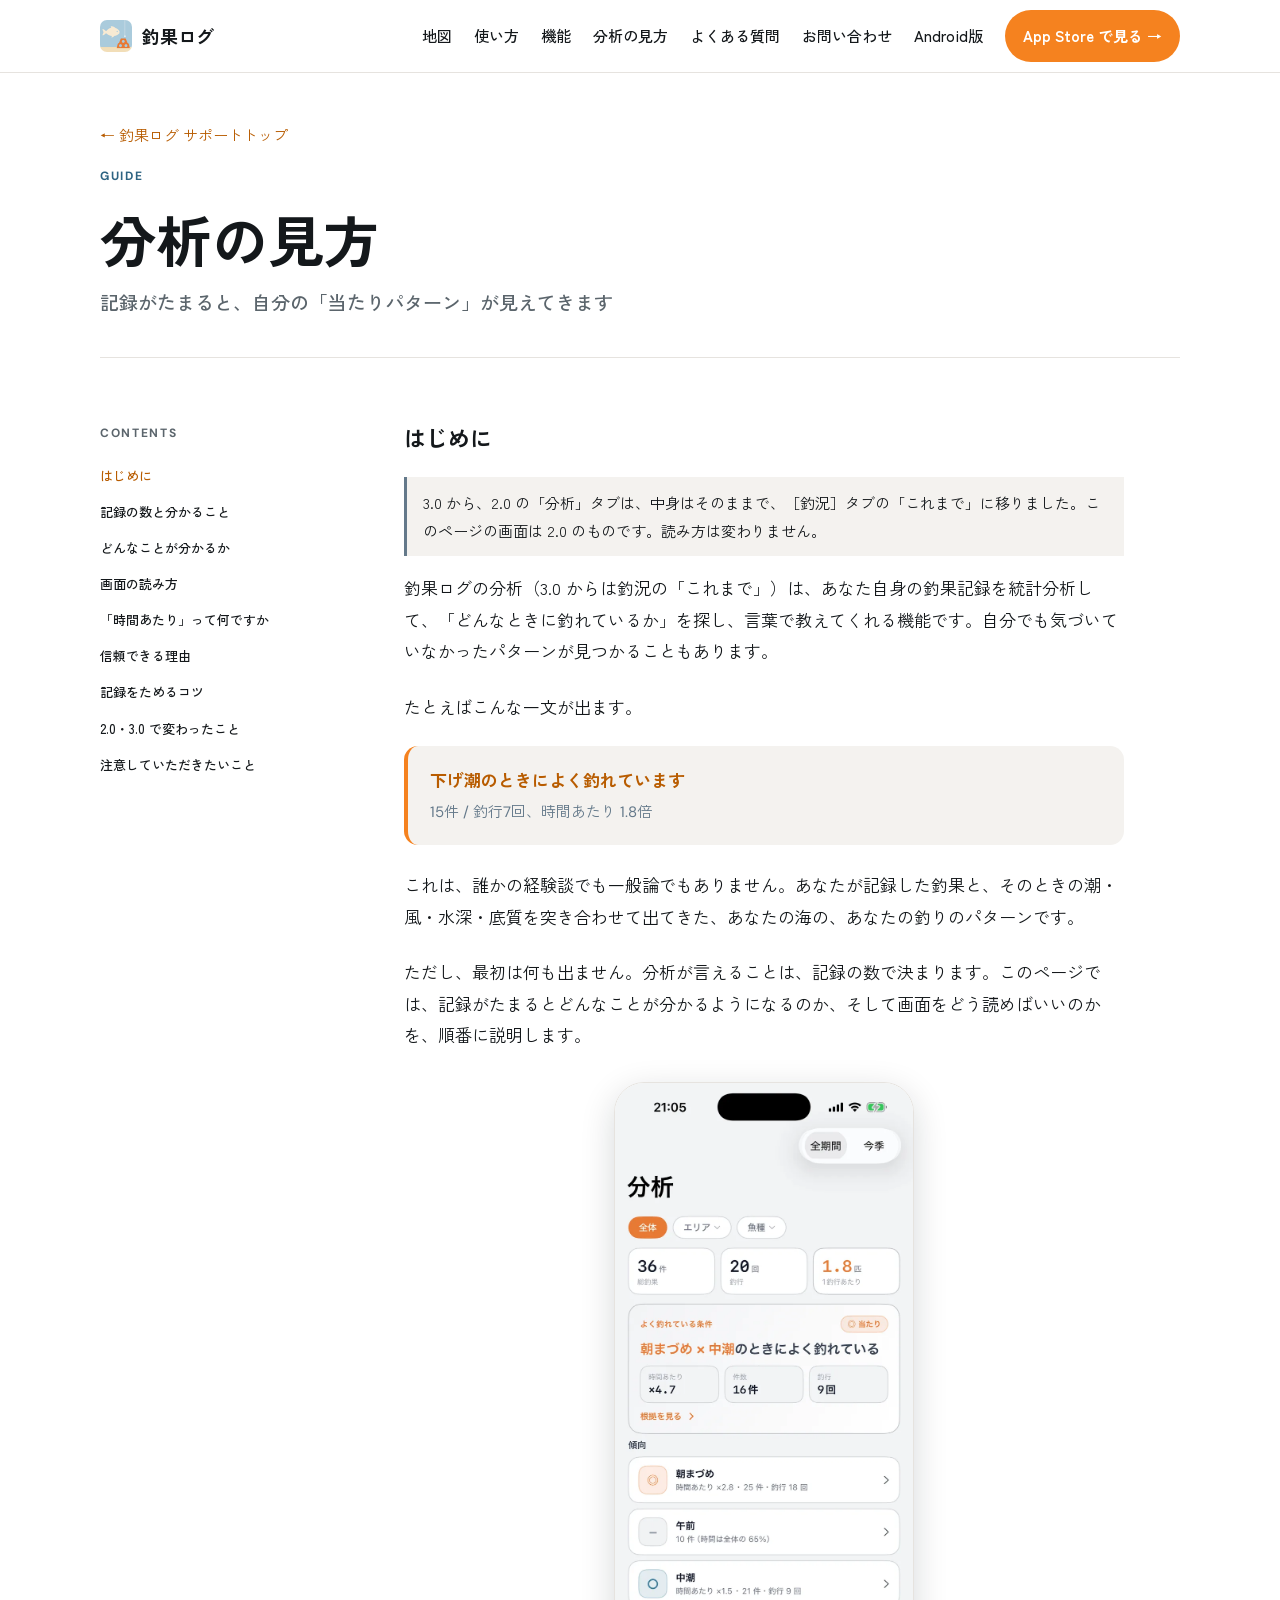
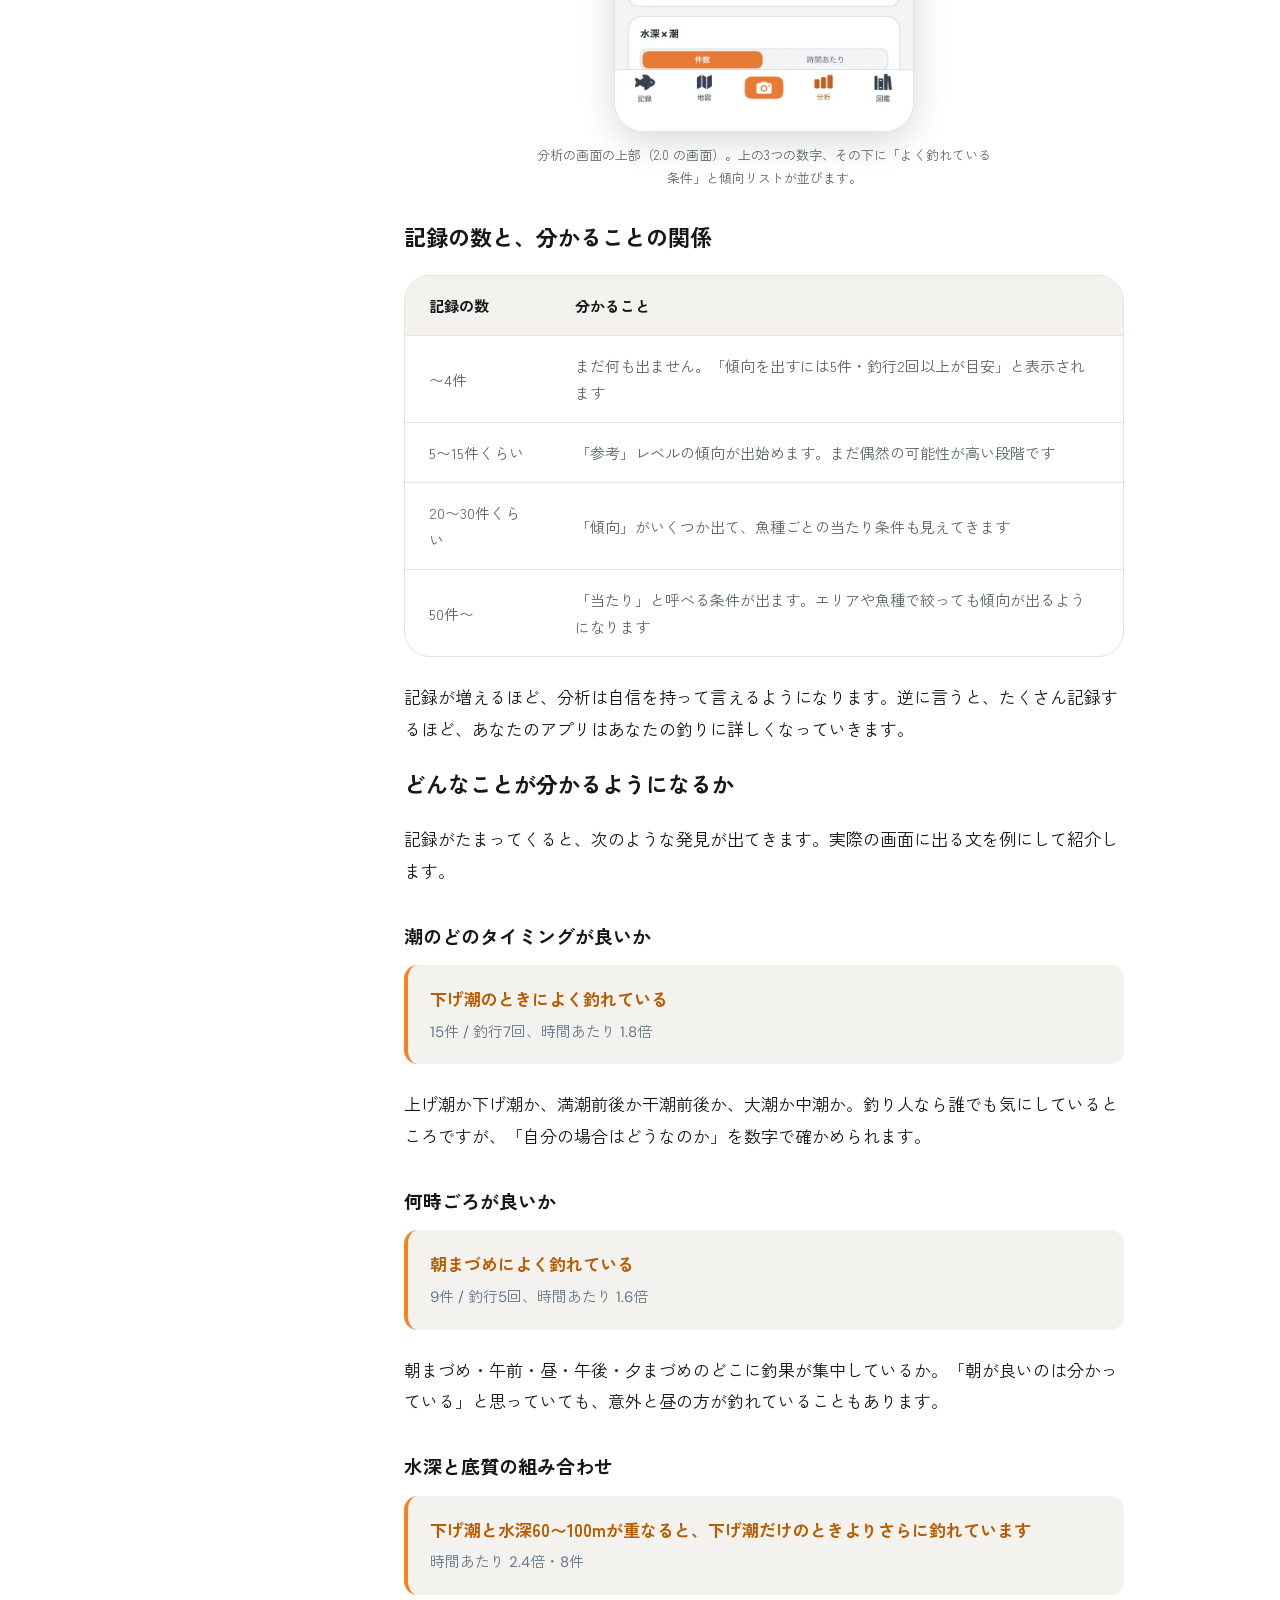
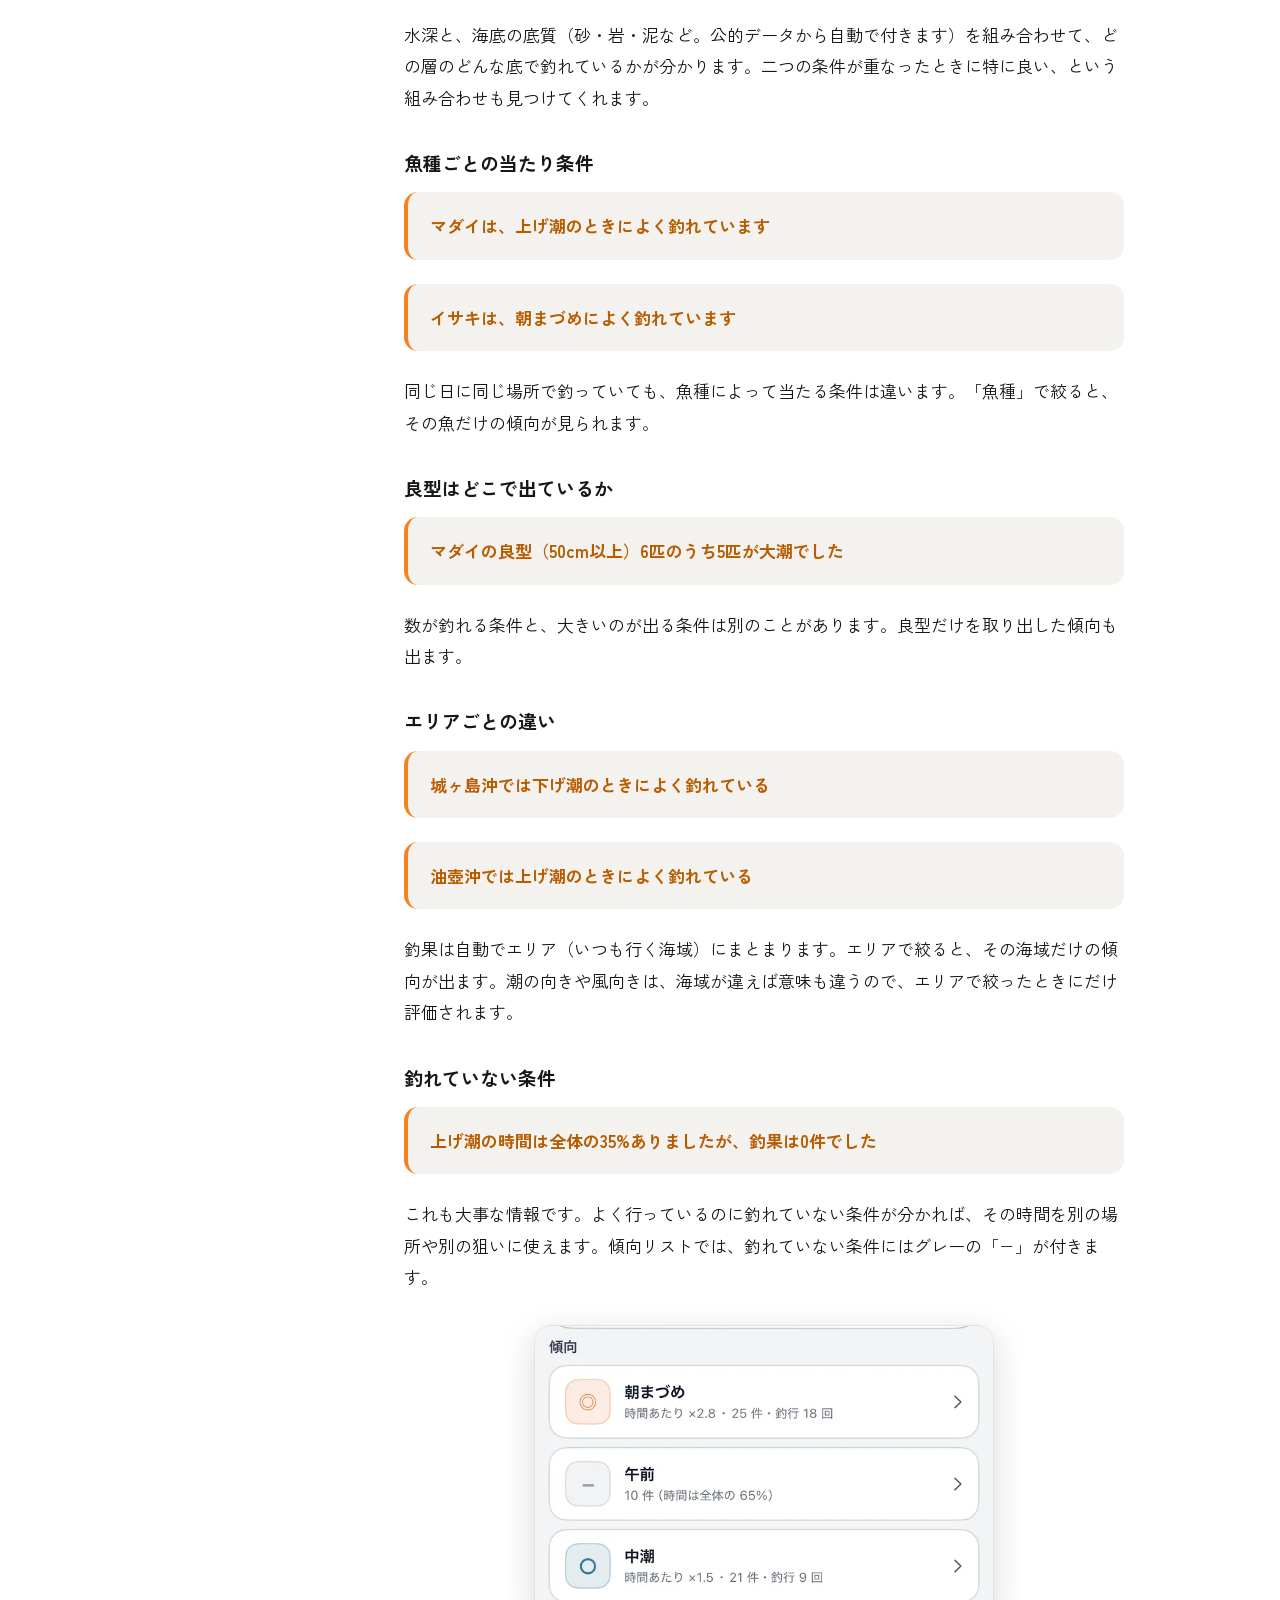
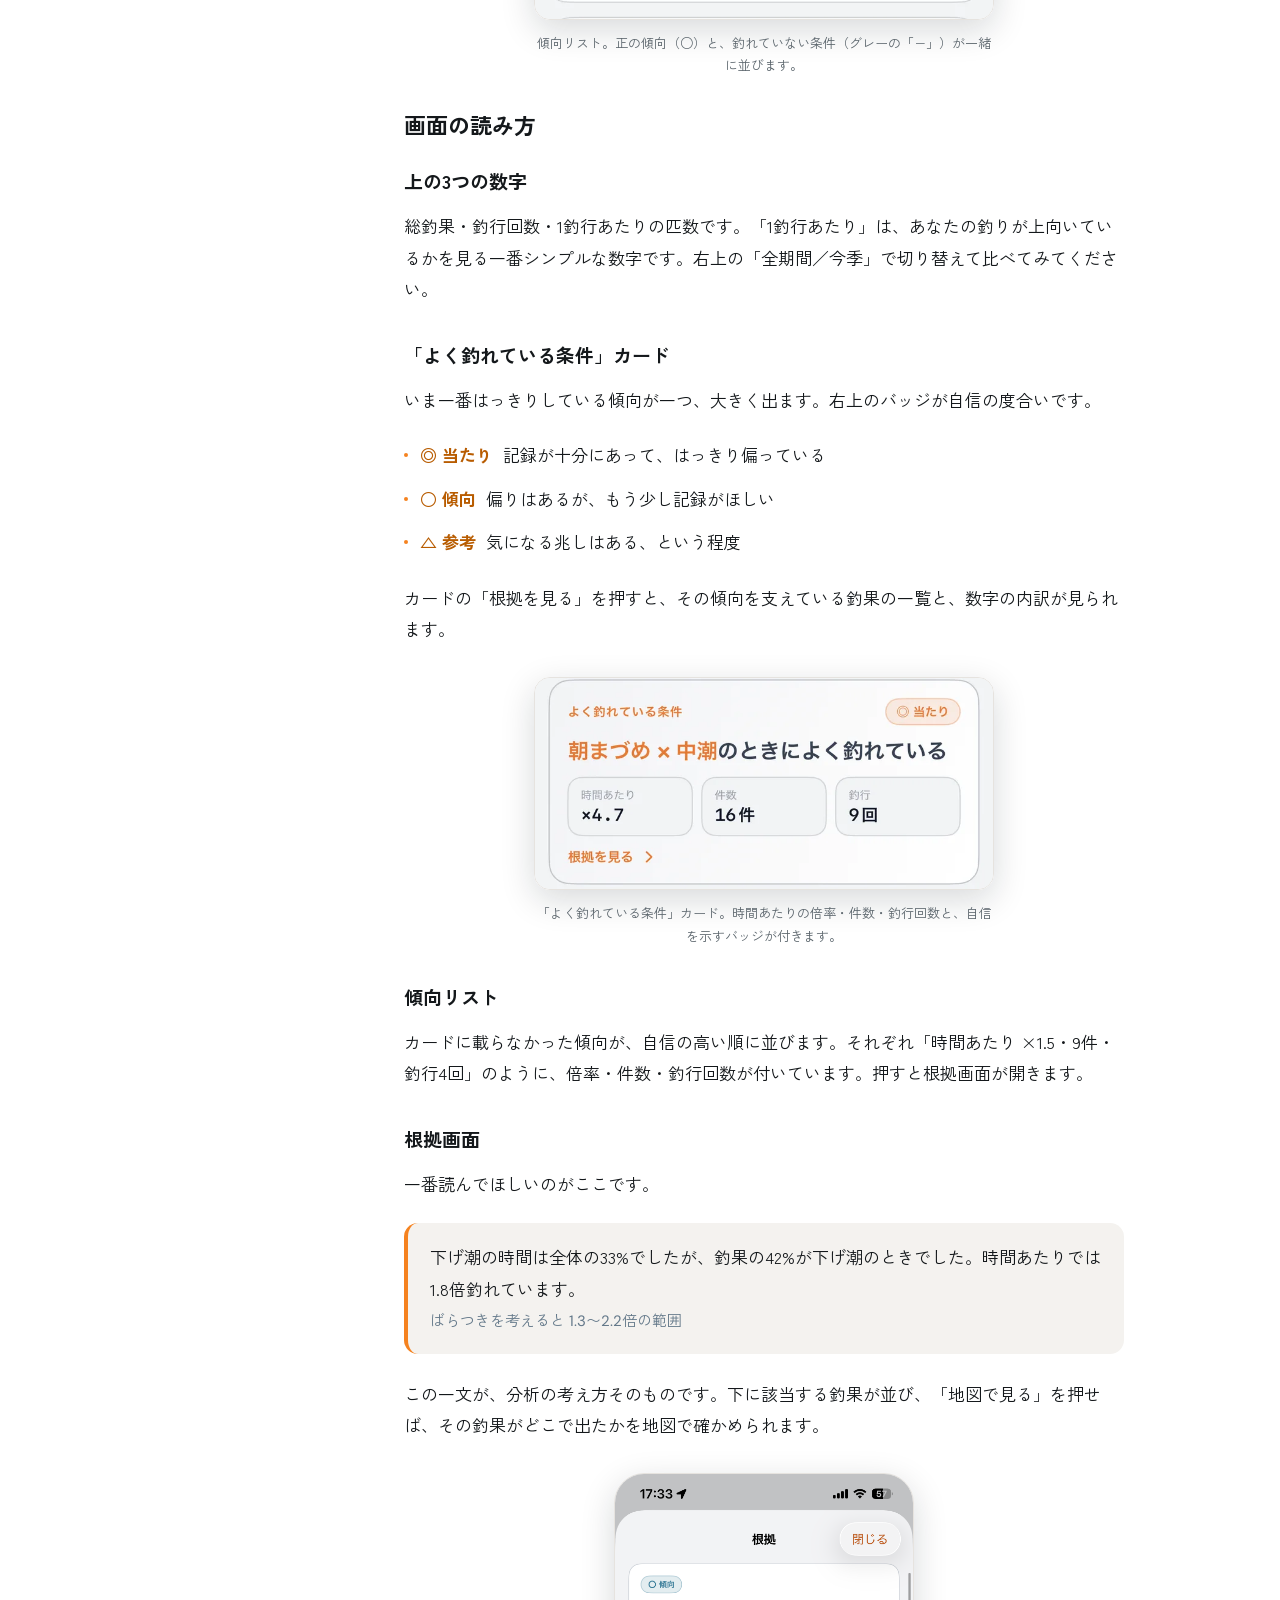
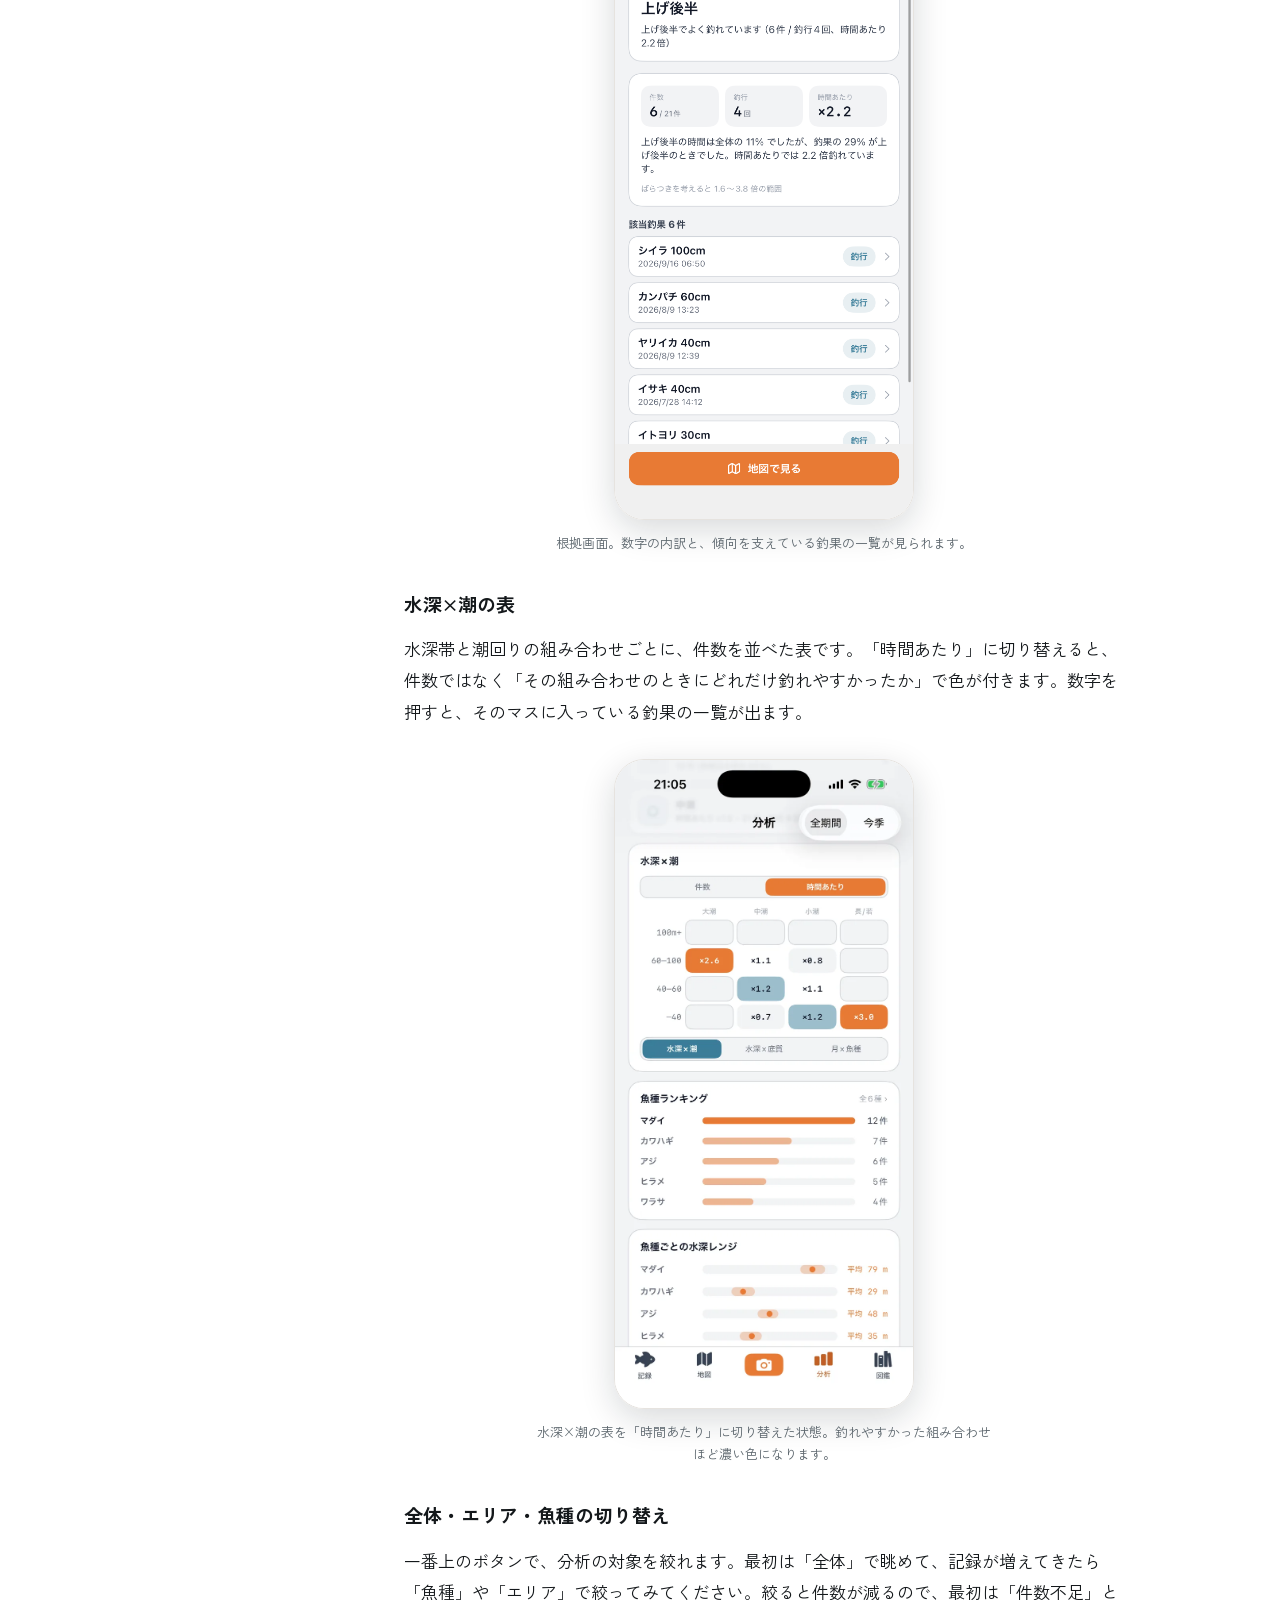
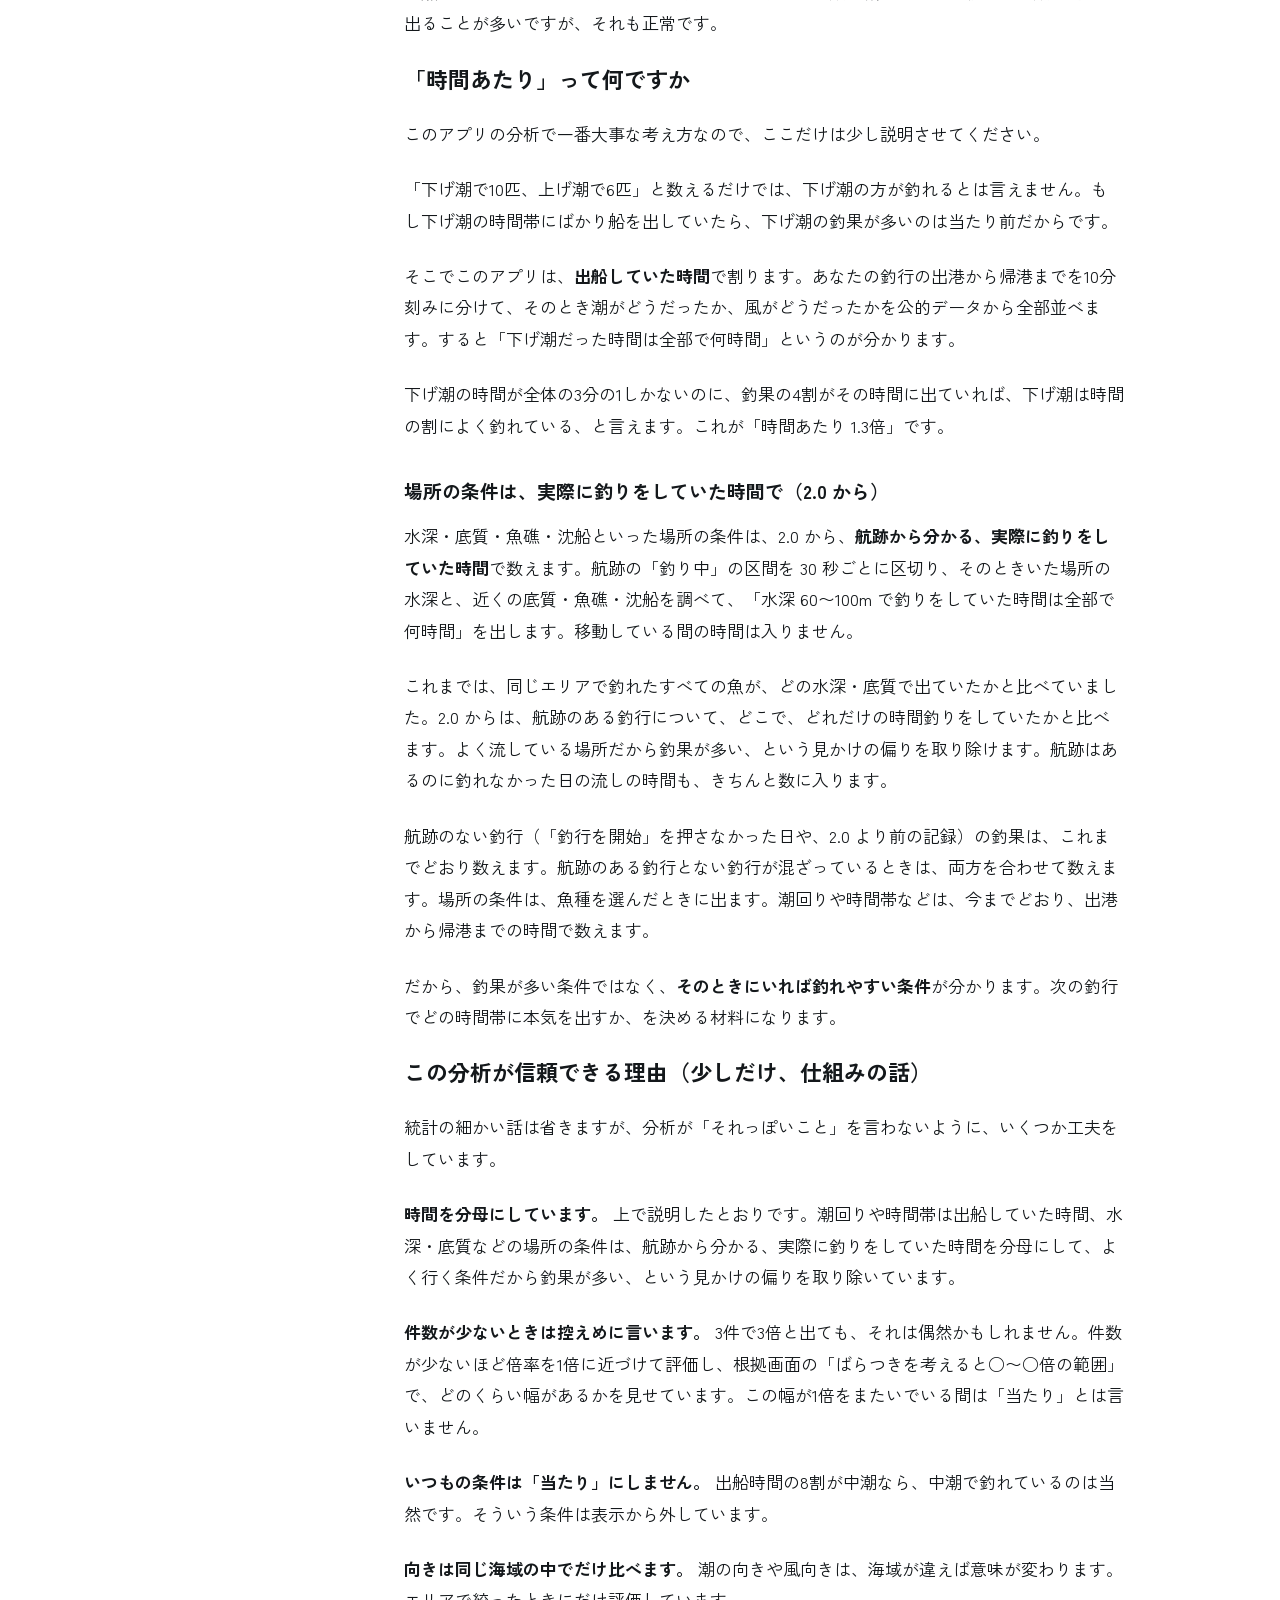
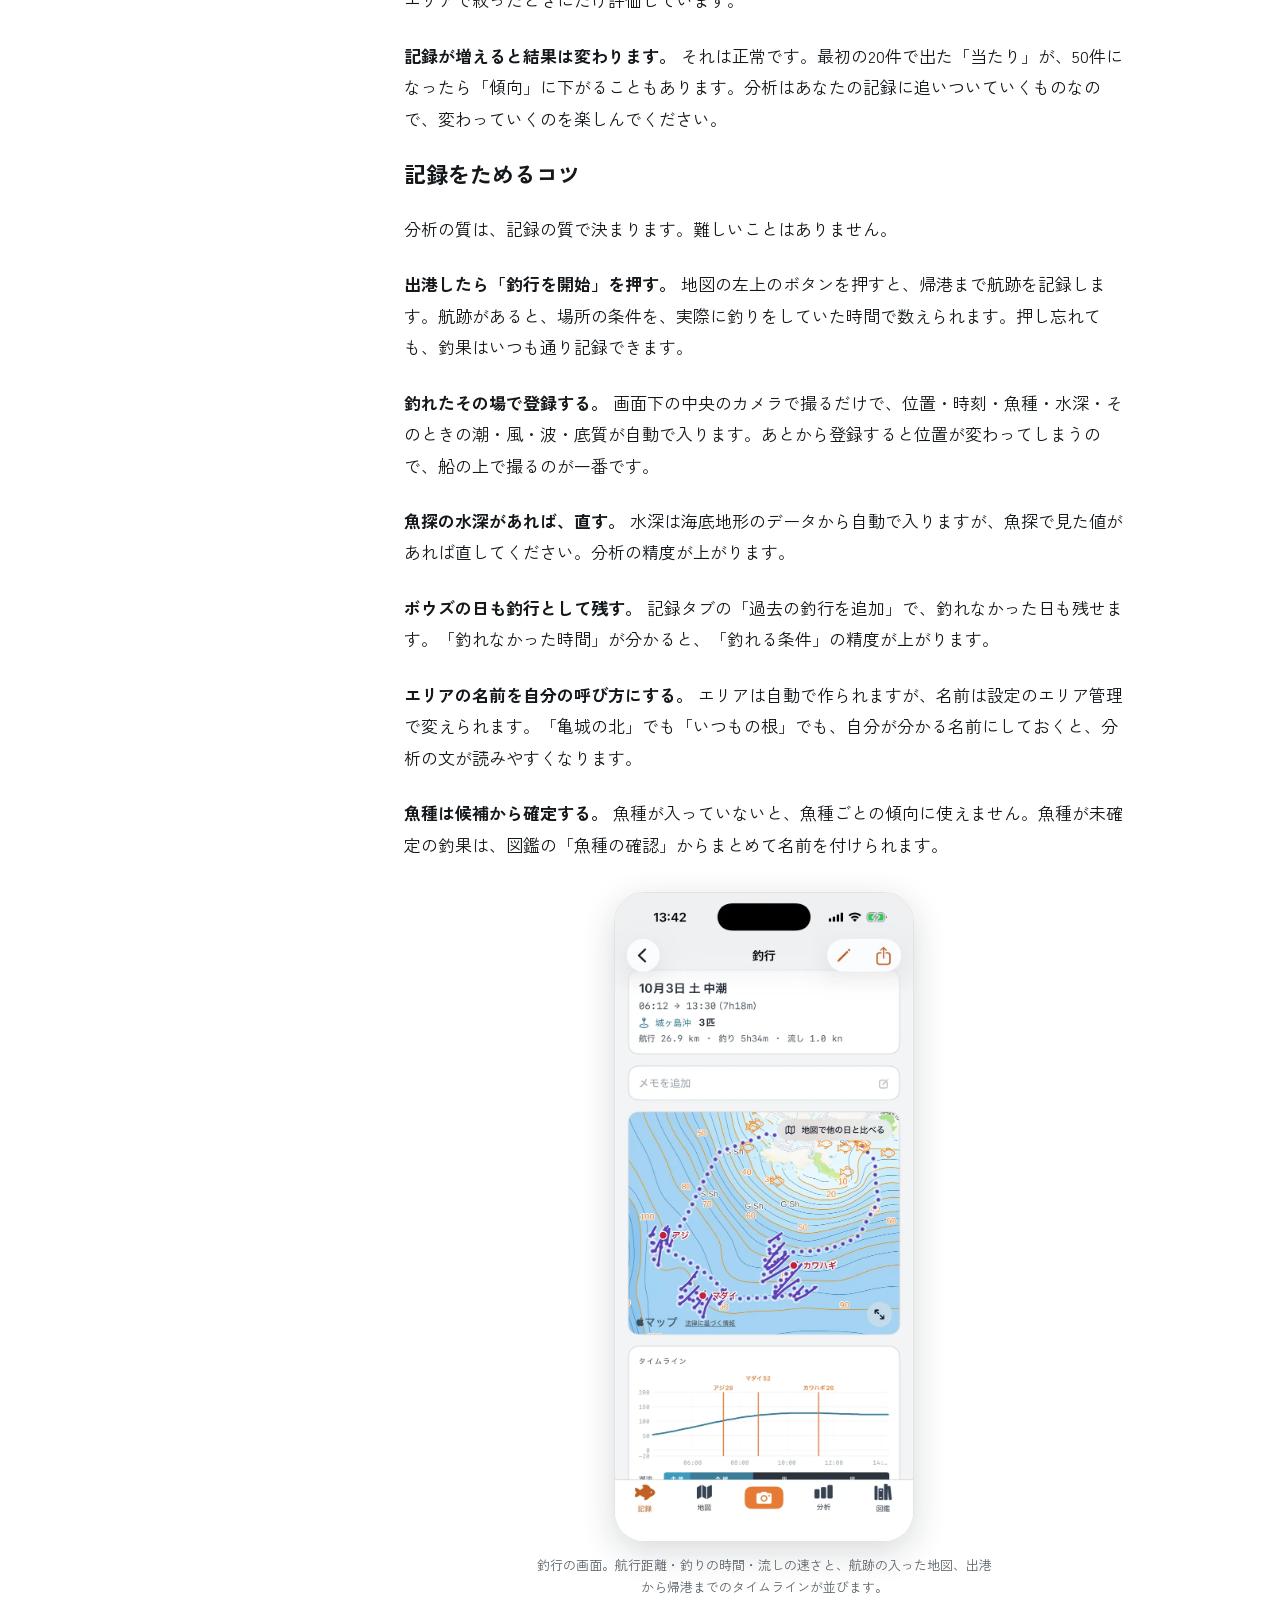
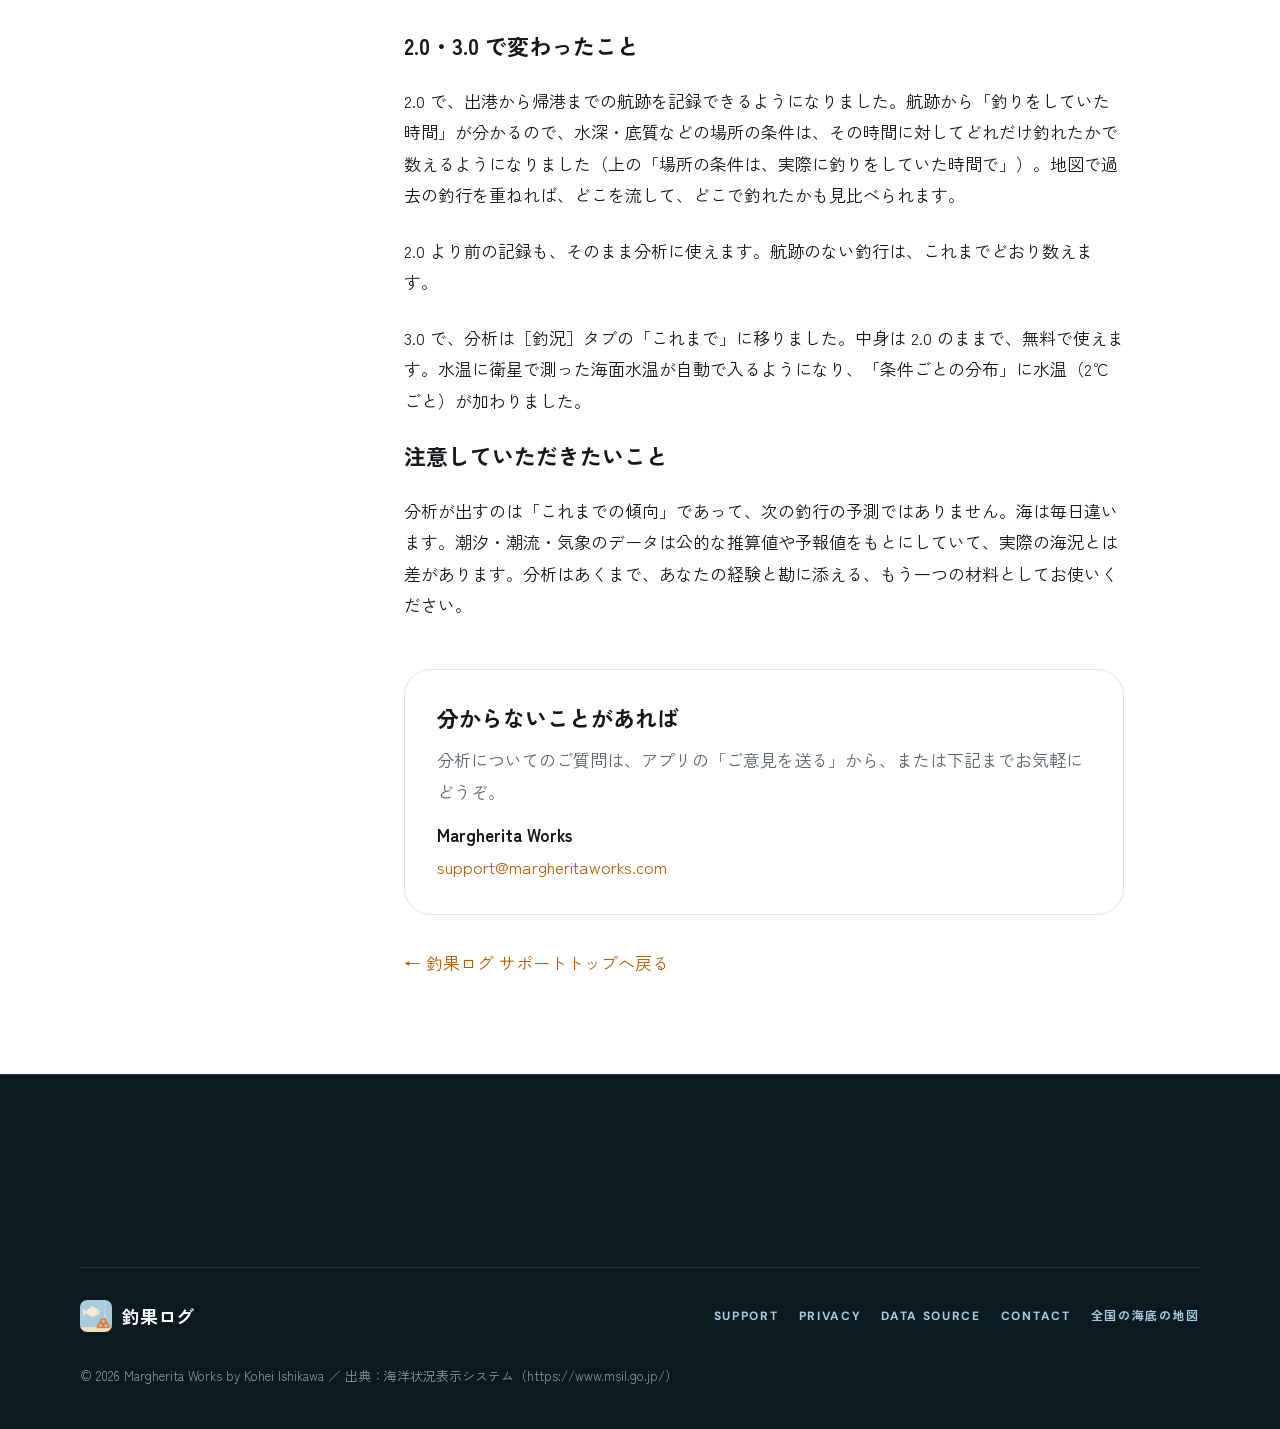
==== analysis/index.html @ f0615795 "プライバシーポリシーに 3.0 の節（AI・船宿の釣況・海面水温・取り込み）を足し、分析の見方に 3.0 の移動を入れ、ページの説明と og.png を 3.0 にする（使っていない素材は外す） Co" ====
<!DOCTYPE html>
<html lang="ja">
<head>
  <meta charset="utf-8" />
  <meta name="viewport" content="width=device-width, initial-scale=1" />
  <title>分析の見方｜釣果ログ</title>
  <meta name="description" content="釣果ログの分析（3.0 からは釣況の「これまで」）の読み方。記録がたまると、あなた自身の記録を統計分析して、下げ潮・朝まづめ・水深×底質など、自分の当たりパターンが「時間あたり」の倍率で見えてきます。" />
  <link rel="canonical" href="https://chokalog.margheritaworks.com/analysis/" />

  <!-- OGP -->
  <meta property="og:type"        content="article" />
  <meta property="og:url"         content="https://chokalog.margheritaworks.com/analysis/" />
  <meta property="og:title"       content="分析の見方｜釣果ログ" />
  <meta property="og:description" content="記録がたまると、あなた自身の当たりパターンが「時間あたり」の倍率で見えてきます。分析（3.0 からは釣況の「これまで」）の読み方を、実際の画面で解説します。" />
  <meta property="og:image"       content="https://chokalog.margheritaworks.com/assets/img/og.png" />
  <meta property="og:image:width" content="1200" />
  <meta property="og:image:height" content="630" />
  <meta property="og:locale"      content="ja_JP" />
  <meta property="og:site_name"   content="釣果ログ" />
  <meta name="twitter:card"        content="summary_large_image" />
  <meta name="twitter:image"       content="https://chokalog.margheritaworks.com/assets/img/og.png" />

  <!-- フォント -->
  <link rel="preconnect" href="https://fonts.googleapis.com" />
  <link rel="preconnect" href="https://fonts.gstatic.com" crossorigin />
  <link href="https://fonts.googleapis.com/css2?family=Zen+Kaku+Gothic+New:wght@400;500;700&family=DM+Sans:wght@400;500;700&display=swap" rel="stylesheet" />

  <!-- CSS -->
  <link rel="stylesheet" href="/assets/css/site.css" />

  <!-- 分析ページ専用の小さな追加スタイル（トークンはCSS変数のみ使用） -->
  <style>
    .guide-lead {
      font-size: var(--text-subheading);
      line-height: 1.85;
      color: var(--color-ink-muted);
      max-width: var(--col-max);
      margin: 0 0 24px;
    }
    /* アプリに出る一文の引用（インサイト風） */
    .insight-quote {
      background: var(--color-sand);
      border-left: 4px solid var(--color-fish-orange);
      border-radius: 14px;
      padding: 18px 22px;
      margin: 0 0 24px;
      font-size: var(--text-body);
      line-height: 1.85;
    }
    .insight-quote strong { color: var(--color-deep-orange); }
    .insight-quote .meta {
      display: block;
      margin-top: 4px;
      font-family: var(--font-num);
      font-size: var(--text-body-sm);
      color: var(--color-slate-tide);
      font-variant-numeric: tabular-nums;
    }
    /* スクリーンショット */
    .shot {
      margin: 32px 0;
      display: flex;
      flex-direction: column;
      align-items: center;
      gap: 12px;
    }
    .shot img {
      width: 100%;
      max-width: 300px;
      border-radius: 30px;
      border: 1px solid var(--color-hairline);
      box-shadow: 0 10px 34px rgba(11, 26, 33, .16);
      display: block;
    }
    .shot--wide img {
      max-width: 460px;
      border-radius: 16px;
    }
    .shot figcaption {
      font-size: var(--text-caption);
      color: var(--color-ink-muted);
      text-align: center;
      max-width: 460px;
      line-height: 1.7;
    }
    .badge-legend {
      display: flex;
      flex-direction: column;
      gap: 8px;
      margin: 0 0 24px;
      padding: 0;
      list-style: none;
    }
    .badge-legend li { display: flex; gap: 10px; align-items: baseline; font-size: var(--text-body); line-height: 1.8; }
    .badge-legend .b { font-weight: 700; color: var(--color-deep-orange); flex: 0 0 auto; }
  </style>

  <!-- 構造化データ -->
  <script type="application/ld+json">
  {
    "@context": "https://schema.org",
    "@graph": [
      {
        "@type": "BreadcrumbList",
        "itemListElement": [
          { "@type": "ListItem", "position": 1, "name": "ホーム", "item": "https://margheritaworks.com/" },
          { "@type": "ListItem", "position": 2, "name": "釣果ログ サポート", "item": "https://chokalog.margheritaworks.com/" },
          { "@type": "ListItem", "position": 3, "name": "分析の見方", "item": "https://chokalog.margheritaworks.com/analysis/" }
        ]
      },
      {
        "@type": "Article",
        "headline": "分析の見方 — 記録がたまると、自分の「当たりパターン」が見えてきます",
        "inLanguage": "ja",
        "author": { "@type": "Organization", "name": "Margherita Works" },
        "publisher": { "@type": "Organization", "name": "Margherita Works", "url": "https://margheritaworks.com/" },
        "mainEntityOfPage": "https://chokalog.margheritaworks.com/analysis/"
      }
    ]
  }
  </script>
</head>
<body>

<!-- ============ ヘッダー ============ -->
<header class="site-header" role="banner">
  <div class="site-header__inner">
    <a href="/" class="brand" aria-label="釣果ログ サポートトップへ">
      <img src="/assets/img/app-icon.png" alt="" width="32" height="32" class="brand__icon-img" aria-hidden="true" />
      <span class="brand__name">釣果ログ</span>
    </a>

    <nav class="site-header__nav" aria-label="メインナビゲーション">
      <a href="/#map"      class="nav-link">地図</a>
      <a href="/#howto"    class="nav-link">使い方</a>
      <a href="/#features" class="nav-link">機能</a>
      <a href="/analysis/" class="nav-link">分析の見方</a>
      <a href="/#faq"      class="nav-link">よくある質問</a>
      <a href="/#contact"  class="nav-link">お問い合わせ</a>
      <a href="/android/?src=header" class="nav-link">Android版</a>
      <a href="https://apps.apple.com/jp/app/id6808027589" class="btn-primary" aria-label="App Store でダウンロード">App Store で見る →</a>
    </nav>

    <details class="nav-toggle" aria-label="ナビゲーションを開く">
      <summary>☰ メニュー</summary>
      <nav class="nav-toggle__menu" aria-label="モバイルナビゲーション">
        <a href="/#map"      class="nav-link">地図</a>
        <a href="/#howto"    class="nav-link">使い方</a>
        <a href="/#features" class="nav-link">機能</a>
        <a href="/analysis/" class="nav-link">分析の見方</a>
        <a href="/#faq"      class="nav-link">よくある質問</a>
        <a href="/#contact"  class="nav-link">お問い合わせ</a>
        <a href="/android/?src=header" class="nav-link">Android版</a>
        <a href="https://apps.apple.com/jp/app/id6808027589" class="btn-primary">App Store で見る →</a>
      </nav>
    </details>
  </div>
</header>

<main id="main">
  <div class="container">

    <!-- ページヘッダー -->
    <div class="privacy-page-header" style="padding-top: 48px;">
      <p style="margin:0 0 16px; font-size:var(--text-body-sm);"><a href="/">← 釣果ログ サポートトップ</a></p>
      <span class="label label--blue" style="display:block; margin-bottom:16px;">GUIDE</span>
      <h1 style="margin:0 0 12px; font-size:var(--text-display); font-weight:700; line-height:1.28;"><span class="nw">分析の</span><span class="nw">見方</span></h1>
      <p style="margin:0; font-size:var(--text-subheading); font-weight:500; color:var(--color-ink-muted); line-height:1.6;">記録がたまると、自分の「当たりパターン」が見えてきます</p>
    </div>

    <!-- 本文レイアウト（デスクトップ: 2カラム） -->
    <div class="privacy-layout">

      <!-- sticky 目次（デスクトップ） -->
      <aside class="privacy-toc" aria-label="目次">
        <div class="privacy-toc__header">CONTENTS</div>
        <a href="#intro" class="active">はじめに</a>
        <a href="#counts">記録の数と分かること</a>
        <a href="#findings">どんなことが分かるか</a>
        <a href="#read">画面の読み方</a>
        <a href="#per-hour">「時間あたり」って何ですか</a>
        <a href="#why">信頼できる理由</a>
        <a href="#tips">記録をためるコツ</a>
        <a href="#future">2.0・3.0 で変わったこと</a>
        <a href="#notes">注意していただきたいこと</a>
      </aside>

      <!-- モバイル目次 -->
      <details class="privacy-toc-mobile" aria-label="目次">
        <summary>目次を表示</summary>
        <nav class="privacy-toc-mobile__links" aria-label="分析の見方 目次">
          <a href="#intro">はじめに</a>
          <a href="#counts">記録の数と分かること</a>
          <a href="#findings">どんなことが分かるか</a>
          <a href="#read">画面の読み方</a>
          <a href="#per-hour">「時間あたり」って何ですか</a>
          <a href="#why">信頼できる理由</a>
          <a href="#tips">記録をためるコツ</a>
          <a href="#future">2.0・3.0 で変わったこと</a>
          <a href="#notes">注意していただきたいこと</a>
        </nav>
      </details>

      <!-- 本文 -->
      <article class="privacy-body">

        <section id="intro" aria-labelledby="intro-h">
          <h2 id="intro-h"><span class="nw">はじめに</span></h2>
          <p class="note-line" style="margin-bottom:16px;">3.0 から、2.0 の「分析」タブは、中身はそのままで、［釣況］タブの「これまで」に移りました。このページの画面は 2.0 のものです。読み方は変わりません。</p>
          <p>釣果ログの分析（3.0 からは釣況の「これまで」）は、あなた自身の釣果記録を統計分析して、「どんなときに釣れているか」を探し、言葉で教えてくれる機能です。自分でも気づいていなかったパターンが見つかることもあります。</p>
          <p>たとえばこんな一文が出ます。</p>
          <div class="insight-quote">
            <strong>下げ潮のときによく釣れています</strong>
            <span class="meta">15件 / 釣行7回、時間あたり 1.8倍</span>
          </div>
          <p>これは、誰かの経験談でも一般論でもありません。あなたが記録した釣果と、そのときの潮・風・水深・底質を突き合わせて出てきた、あなたの海の、あなたの釣りのパターンです。</p>
          <p>ただし、最初は何も出ません。分析が言えることは、記録の数で決まります。このページでは、記録がたまるとどんなことが分かるようになるのか、そして画面をどう読めばいいのかを、順番に説明します。</p>

          <figure class="shot">
            <img src="/assets/img/2.0/analysis-top.webp" alt="分析タブの上部。総釣果 36 件・釣行 20 回・1 釣行あたり 1.8 匹、「よく釣れている条件」カード（朝まづめ × 中潮）、傾向リストが並ぶ" loading="lazy" width="300" />
            <figcaption>分析の画面の上部（2.0 の画面）。上の3つの数字、その下に「よく釣れている条件」と傾向リストが並びます。</figcaption>
          </figure>
        </section>

        <section id="counts" aria-labelledby="counts-h">
          <h2 id="counts-h"><span class="nw">記録の</span><span class="nw">数と、</span><span class="nw">分かることの</span><span class="nw">関係</span></h2>
          <table class="def-table" aria-label="記録の数と分かることの関係">
            <thead>
              <tr><th scope="col">記録の数</th><th scope="col">分かること</th></tr>
            </thead>
            <tbody>
              <tr><td>〜4件</td><td>まだ何も出ません。「傾向を出すには5件・釣行2回以上が目安」と表示されます</td></tr>
              <tr><td>5〜15件くらい</td><td>「参考」レベルの傾向が出始めます。まだ偶然の可能性が高い段階です</td></tr>
              <tr><td>20〜30件くらい</td><td>「傾向」がいくつか出て、魚種ごとの当たり条件も見えてきます</td></tr>
              <tr><td>50件〜</td><td>「当たり」と呼べる条件が出ます。エリアや魚種で絞っても傾向が出るようになります</td></tr>
            </tbody>
          </table>
          <p>記録が増えるほど、分析は自信を持って言えるようになります。逆に言うと、たくさん記録するほど、あなたのアプリはあなたの釣りに詳しくなっていきます。</p>
        </section>

        <section id="findings" aria-labelledby="findings-h">
          <h2 id="findings-h"><span class="nw">どんなことが</span><span class="nw">分かるようになるか</span></h2>
          <p>記録がたまってくると、次のような発見が出てきます。実際の画面に出る文を例にして紹介します。</p>

          <h3 style="font-size:var(--text-subheading); font-weight:700; margin:32px 0 12px;"><span class="nw">潮のどの</span><span class="nw">タイミングが</span><span class="nw">良いか</span></h3>
          <div class="insight-quote"><strong>下げ潮のときによく釣れている</strong><span class="meta">15件 / 釣行7回、時間あたり 1.8倍</span></div>
          <p>上げ潮か下げ潮か、満潮前後か干潮前後か、大潮か中潮か。釣り人なら誰でも気にしているところですが、「自分の場合はどうなのか」を数字で確かめられます。</p>

          <h3 style="font-size:var(--text-subheading); font-weight:700; margin:32px 0 12px;"><span class="nw">何時ごろが</span><span class="nw">良いか</span></h3>
          <div class="insight-quote"><strong>朝まづめによく釣れている</strong><span class="meta">9件 / 釣行5回、時間あたり 1.6倍</span></div>
          <p>朝まづめ・午前・昼・午後・夕まづめのどこに釣果が集中しているか。「朝が良いのは分かっている」と思っていても、意外と昼の方が釣れていることもあります。</p>

          <h3 style="font-size:var(--text-subheading); font-weight:700; margin:32px 0 12px;"><span class="nw">水深と</span><span class="nw">底質の</span><span class="nw">組み</span><span class="nw">合わせ</span></h3>
          <div class="insight-quote"><strong>下げ潮と水深60〜100mが重なると、下げ潮だけのときよりさらに釣れています</strong><span class="meta">時間あたり 2.4倍・8件</span></div>
          <p>水深と、海底の底質（砂・岩・泥など。公的データから自動で付きます）を組み合わせて、どの層のどんな底で釣れているかが分かります。二つの条件が重なったときに特に良い、という組み合わせも見つけてくれます。</p>

          <h3 style="font-size:var(--text-subheading); font-weight:700; margin:32px 0 12px;"><span class="nw">魚種ごとの</span><span class="nw">当たり</span><span class="nw">条件</span></h3>
          <div class="insight-quote"><strong>マダイは、上げ潮のときによく釣れています</strong></div>
          <div class="insight-quote"><strong>イサキは、朝まづめによく釣れています</strong></div>
          <p>同じ日に同じ場所で釣っていても、魚種によって当たる条件は違います。「魚種」で絞ると、その魚だけの傾向が見られます。</p>

          <h3 style="font-size:var(--text-subheading); font-weight:700; margin:32px 0 12px;"><span class="nw">良型はどこで</span><span class="nw">出ているか</span></h3>
          <div class="insight-quote"><strong>マダイの良型（50cm以上）6匹のうち5匹が大潮でした</strong></div>
          <p>数が釣れる条件と、大きいのが出る条件は別のことがあります。良型だけを取り出した傾向も出ます。</p>

          <h3 style="font-size:var(--text-subheading); font-weight:700; margin:32px 0 12px;"><span class="nw">エリアごとの</span><span class="nw">違い</span></h3>
          <div class="insight-quote"><strong>城ヶ島沖では下げ潮のときによく釣れている</strong></div>
          <div class="insight-quote"><strong>油壺沖では上げ潮のときによく釣れている</strong></div>
          <p>釣果は自動でエリア（いつも行く海域）にまとまります。エリアで絞ると、その海域だけの傾向が出ます。潮の向きや風向きは、海域が違えば意味も違うので、エリアで絞ったときにだけ評価されます。</p>

          <h3 style="font-size:var(--text-subheading); font-weight:700; margin:32px 0 12px;"><span class="nw">釣れていない</span><span class="nw">条件</span></h3>
          <div class="insight-quote"><strong>上げ潮の時間は全体の35%ありましたが、釣果は0件でした</strong></div>
          <p>これも大事な情報です。よく行っているのに釣れていない条件が分かれば、その時間を別の場所や別の狙いに使えます。傾向リストでは、釣れていない条件にはグレーの「−」が付きます。</p>

          <figure class="shot shot--wide">
            <img src="/assets/img/2.0/analysis-trends.webp" alt="傾向リスト。朝まづめと中潮に○、午前に釣れていない条件を示すグレーの「−」が付いている" loading="lazy" width="460" />
            <figcaption>傾向リスト。正の傾向（○）と、釣れていない条件（グレーの「−」）が一緒に並びます。</figcaption>
          </figure>
        </section>

        <section id="read" aria-labelledby="read-h">
          <h2 id="read-h"><span class="nw">画面の</span><span class="nw">読み</span><span class="nw">方</span></h2>

          <h3 style="font-size:var(--text-subheading); font-weight:700; margin:8px 0 12px;"><span class="nw">上の</span><span class="nw">3つの</span><span class="nw">数字</span></h3>
          <p>総釣果・釣行回数・1釣行あたりの匹数です。「1釣行あたり」は、あなたの釣りが上向いているかを見る一番シンプルな数字です。右上の「全期間／今季」で切り替えて比べてみてください。</p>

          <h3 style="font-size:var(--text-subheading); font-weight:700; margin:32px 0 12px;"><span class="nw">「よく</span><span class="nw">釣れている</span><span class="nw">条件」カード</span></h3>
          <p>いま一番はっきりしている傾向が一つ、大きく出ます。右上のバッジが自信の度合いです。</p>
          <ul class="badge-legend">
            <li><span class="b">◎ 当たり</span><span>記録が十分にあって、はっきり偏っている</span></li>
            <li><span class="b">○ 傾向</span><span>偏りはあるが、もう少し記録がほしい</span></li>
            <li><span class="b">△ 参考</span><span>気になる兆しはある、という程度</span></li>
          </ul>
          <p>カードの「根拠を見る」を押すと、その傾向を支えている釣果の一覧と、数字の内訳が見られます。</p>

          <figure class="shot shot--wide">
            <img src="/assets/img/2.0/analysis-card.webp" alt="「よく釣れている条件」カードの拡大。朝まづめ × 中潮のときによく釣れている、時間あたり ×4.7・16 件・釣行 9 回、右上に当たりのバッジ" loading="lazy" width="460" />
            <figcaption>「よく釣れている条件」カード。時間あたりの倍率・件数・釣行回数と、自信を示すバッジが付きます。</figcaption>
          </figure>

          <h3 style="font-size:var(--text-subheading); font-weight:700; margin:32px 0 12px;"><span class="nw">傾向リスト</span></h3>
          <p>カードに載らなかった傾向が、自信の高い順に並びます。それぞれ「時間あたり ×1.5・9件・釣行4回」のように、倍率・件数・釣行回数が付いています。押すと根拠画面が開きます。</p>

          <h3 style="font-size:var(--text-subheading); font-weight:700; margin:32px 0 12px;"><span class="nw">根拠画面</span></h3>
          <p>一番読んでほしいのがここです。</p>
          <div class="insight-quote">
            下げ潮の時間は全体の33%でしたが、釣果の42%が下げ潮のときでした。時間あたりでは1.8倍釣れています。
            <span class="meta">ばらつきを考えると 1.3〜2.2倍の範囲</span>
          </div>
          <p>この一文が、分析の考え方そのものです。下に該当する釣果が並び、「地図で見る」を押せば、その釣果がどこで出たかを地図で確かめられます。</p>

          <figure class="shot">
            <img src="/assets/img/analysis-evidence.png" alt="根拠画面。件数・釣行回数・時間あたりの倍率と、その下に説明の一文、該当する釣果の一覧、地図で見るボタン" loading="lazy" width="300" />
            <figcaption>根拠画面。数字の内訳と、傾向を支えている釣果の一覧が見られます。</figcaption>
          </figure>

          <h3 style="font-size:var(--text-subheading); font-weight:700; margin:32px 0 12px;"><span class="nw">水深×潮の</span><span class="nw">表</span></h3>
          <p>水深帯と潮回りの組み合わせごとに、件数を並べた表です。「時間あたり」に切り替えると、件数ではなく「その組み合わせのときにどれだけ釣れやすかったか」で色が付きます。数字を押すと、そのマスに入っている釣果の一覧が出ます。</p>

          <figure class="shot">
            <img src="/assets/img/2.0/analysis-matrix.webp" alt="水深×潮のマトリクスを「時間あたり」に切り替えた状態。各マスに ×2.6 や ×3.0 などの倍率が色付きで並ぶ" loading="lazy" width="300" />
            <figcaption>水深×潮の表を「時間あたり」に切り替えた状態。釣れやすかった組み合わせほど濃い色になります。</figcaption>
          </figure>

          <h3 style="font-size:var(--text-subheading); font-weight:700; margin:32px 0 12px;"><span class="nw">全体・エリア・魚種の</span><span class="nw">切り</span><span class="nw">替え</span></h3>
          <p>一番上のボタンで、分析の対象を絞れます。最初は「全体」で眺めて、記録が増えてきたら「魚種」や「エリア」で絞ってみてください。絞ると件数が減るので、最初は「件数不足」と出ることが多いですが、それも正常です。</p>
        </section>

        <section id="per-hour" aria-labelledby="per-hour-h">
          <h2 id="per-hour-h"><span class="nw">「時間あたり」って</span><span class="nw">何ですか</span></h2>
          <p>このアプリの分析で一番大事な考え方なので、ここだけは少し説明させてください。</p>
          <p>「下げ潮で10匹、上げ潮で6匹」と数えるだけでは、下げ潮の方が釣れるとは言えません。もし下げ潮の時間帯にばかり船を出していたら、下げ潮の釣果が多いのは当たり前だからです。</p>
          <p>そこでこのアプリは、<strong>出船していた時間</strong>で割ります。あなたの釣行の出港から帰港までを10分刻みに分けて、そのとき潮がどうだったか、風がどうだったかを公的データから全部並べます。すると「下げ潮だった時間は全部で何時間」というのが分かります。</p>
          <p>下げ潮の時間が全体の3分の1しかないのに、釣果の4割がその時間に出ていれば、下げ潮は時間の割によく釣れている、と言えます。これが「時間あたり 1.3倍」です。</p>
          <h3 style="font-size:var(--text-subheading); font-weight:700; margin:32px 0 12px;"><span class="nw">場所の</span><span class="nw">条件は、</span><span class="nw">実際に</span><span class="nw">釣りをしていた</span><span class="nw">時間で</span><span class="nw">（2.0</span> <span class="nw">から）</span></h3>
          <p>水深・底質・魚礁・沈船といった場所の条件は、2.0 から、<strong>航跡から分かる、実際に釣りをしていた時間</strong>で数えます。航跡の「釣り中」の区間を 30 秒ごとに区切り、そのときいた場所の水深と、近くの底質・魚礁・沈船を調べて、「水深 60〜100m で釣りをしていた時間は全部で何時間」を出します。移動している間の時間は入りません。</p>
          <p>これまでは、同じエリアで釣れたすべての魚が、どの水深・底質で出ていたかと比べていました。2.0 からは、航跡のある釣行について、どこで、どれだけの時間釣りをしていたかと比べます。よく流している場所だから釣果が多い、という見かけの偏りを取り除けます。航跡はあるのに釣れなかった日の流しの時間も、きちんと数に入ります。</p>
          <p>航跡のない釣行（「釣行を開始」を押さなかった日や、2.0 より前の記録）の釣果は、これまでどおり数えます。航跡のある釣行とない釣行が混ざっているときは、両方を合わせて数えます。場所の条件は、魚種を選んだときに出ます。潮回りや時間帯などは、今までどおり、出港から帰港までの時間で数えます。</p>
          <p>だから、釣果が多い条件ではなく、<strong>そのときにいれば釣れやすい条件</strong>が分かります。次の釣行でどの時間帯に本気を出すか、を決める材料になります。</p>
        </section>

        <section id="why" aria-labelledby="why-h">
          <h2 id="why-h"><span class="nw">この</span><span class="nw">分析が</span><span class="nw">信頼できる</span><span class="nw">理由（少しだけ、</span><span class="nw">仕組みの</span><span class="nw">話）</span></h2>
          <p>統計の細かい話は省きますが、分析が「それっぽいこと」を言わないように、いくつか工夫をしています。</p>
          <p><strong>時間を分母にしています。</strong> 上で説明したとおりです。潮回りや時間帯は出船していた時間、水深・底質などの場所の条件は、航跡から分かる、実際に釣りをしていた時間を分母にして、よく行く条件だから釣果が多い、という見かけの偏りを取り除いています。</p>
          <p><strong>件数が少ないときは控えめに言います。</strong> 3件で3倍と出ても、それは偶然かもしれません。件数が少ないほど倍率を1倍に近づけて評価し、根拠画面の「ばらつきを考えると○〜○倍の範囲」で、どのくらい幅があるかを見せています。この幅が1倍をまたいでいる間は「当たり」とは言いません。</p>
          <p><strong>いつもの条件は「当たり」にしません。</strong> 出船時間の8割が中潮なら、中潮で釣れているのは当然です。そういう条件は表示から外しています。</p>
          <p><strong>向きは同じ海域の中でだけ比べます。</strong> 潮の向きや風向きは、海域が違えば意味が変わります。エリアで絞ったときにだけ評価しています。</p>
          <p><strong>記録が増えると結果は変わります。</strong> それは正常です。最初の20件で出た「当たり」が、50件になったら「傾向」に下がることもあります。分析はあなたの記録に追いついていくものなので、変わっていくのを楽しんでください。</p>
        </section>

        <section id="tips" aria-labelledby="tips-h">
          <h2 id="tips-h"><span class="nw">記録をためる</span><span class="nw">コツ</span></h2>
          <p>分析の質は、記録の質で決まります。難しいことはありません。</p>
          <p><strong>出港したら「釣行を開始」を押す。</strong> 地図の左上のボタンを押すと、帰港まで航跡を記録します。航跡があると、場所の条件を、実際に釣りをしていた時間で数えられます。押し忘れても、釣果はいつも通り記録できます。</p>
          <p><strong>釣れたその場で登録する。</strong> 画面下の中央のカメラで撮るだけで、位置・時刻・魚種・水深・そのときの潮・風・波・底質が自動で入ります。あとから登録すると位置が変わってしまうので、船の上で撮るのが一番です。</p>
          <p><strong>魚探の水深があれば、直す。</strong> 水深は海底地形のデータから自動で入りますが、魚探で見た値があれば直してください。分析の精度が上がります。</p>
          <p><strong>ボウズの日も釣行として残す。</strong> 記録タブの「過去の釣行を追加」で、釣れなかった日も残せます。「釣れなかった時間」が分かると、「釣れる条件」の精度が上がります。</p>
          <p><strong>エリアの名前を自分の呼び方にする。</strong> エリアは自動で作られますが、名前は設定のエリア管理で変えられます。「亀城の北」でも「いつもの根」でも、自分が分かる名前にしておくと、分析の文が読みやすくなります。</p>
          <p><strong>魚種は候補から確定する。</strong> 魚種が入っていないと、魚種ごとの傾向に使えません。魚種が未確定の釣果は、図鑑の「魚種の確認」からまとめて名前を付けられます。</p>

          <figure class="shot">
            <img src="/assets/img/2.0/trip-detail.webp" alt="釣行の画面。出港 06:12 から帰港 13:30、航行距離・釣りの時間・流しの速さ、航跡の入った地図と、タイムラインが並ぶ" loading="lazy" width="300" />
            <figcaption>釣行の画面。航行距離・釣りの時間・流しの速さと、航跡の入った地図、出港から帰港までのタイムラインが並びます。</figcaption>
          </figure>
        </section>

        <section id="future" aria-labelledby="future-h">
          <h2 id="future-h"><span class="nw">2.0・3.0</span> <span class="nw">で</span><span class="nw">変わったこと</span></h2>
          <p>2.0 で、出港から帰港までの航跡を記録できるようになりました。航跡から「釣りをしていた時間」が分かるので、水深・底質などの場所の条件は、その時間に対してどれだけ釣れたかで数えるようになりました（上の「場所の条件は、実際に釣りをしていた時間で」）。地図で過去の釣行を重ねれば、どこを流して、どこで釣れたかも見比べられます。</p>
          <p>2.0 より前の記録も、そのまま分析に使えます。航跡のない釣行は、これまでどおり数えます。</p>
          <p>3.0 で、分析は［釣況］タブの「これまで」に移りました。中身は 2.0 のままで、無料で使えます。水温に衛星で測った海面水温が自動で入るようになり、「条件ごとの分布」に水温（2℃ ごと）が加わりました。</p>
        </section>

        <section id="notes" aria-labelledby="notes-h">
          <h2 id="notes-h"><span class="nw">注意していただきたいこと</span></h2>
          <p>分析が出すのは「これまでの傾向」であって、次の釣行の予測ではありません。海は毎日違います。潮汐・潮流・気象のデータは公的な推算値や予報値をもとにしていて、実際の海況とは差があります。分析はあくまで、あなたの経験と勘に添える、もう一つの材料としてお使いください。</p>
          <div class="contact-block">
            <p style="margin:0; font-size:var(--text-heading-sm); font-weight:700; line-height:1.4;">分からないことがあれば</p>
            <p style="margin:0; color:var(--color-ink-muted);">分析についてのご質問は、アプリの「ご意見を送る」から、または下記までお気軽にどうぞ。</p>
            <p style="margin:0;"><strong>Margherita Works</strong><br /><a href="mailto:support@margheritaworks.com">support@margheritaworks.com</a></p>
          </div>
          <p style="margin:32px 0 0;"><a href="/">← 釣果ログ サポートトップへ戻る</a></p>
        </section>

      </article>
    </div>
  </div>
</main>

<!-- フッター -->
<footer class="site-footer" style="margin-top: var(--section-gap);" role="contentinfo">
  <div class="site-footer__inner">
    <div class="site-footer__row">
      <a href="/" class="brand brand--footer" aria-label="釣果ログ サポートトップへ">
        <img src="/assets/img/app-icon.png" alt="" width="32" height="32" class="brand__icon-img" aria-hidden="true" />
        <span class="brand__name">釣果ログ</span>
      </a>
      <nav class="site-footer__links" aria-label="フッターナビゲーション">
        <a href="/">SUPPORT</a>
        <a href="/privacy/">PRIVACY</a>
        <a href="/#data-sources">DATA SOURCE</a>
        <a href="/#contact">CONTACT</a>
        <a href="https://map.margheritaworks.com/" target="_blank" rel="noopener">全国の海底の地図</a>
      </nav>
    </div>
    <div class="site-footer__copy">
      © 2026 Margherita Works by Kohei Ishikawa ／ 出典：海洋状況表示システム（<a href="https://www.msil.go.jp/" style="color:inherit;">https://www.msil.go.jp/</a>）
    </div>
  </div>
</footer>

<script defer src="https://static.cloudflareinsights.com/beacon.min.js" data-cf-beacon='{"token": "ede13281e7b5473dad0fcfdd10a4c235"}'></script>
</body>
</html>
---- assets/css/site.css ----
/* 釣果ログ サポートサイト / プライバシーポリシー
   SUPPORT-SITE-DESIGN-v2.md §2–§4 のトークンを実装
   CSS 変数以外の値のハードコードを禁止 */

/* ─── MARK: カラートークン ─────────────────────────── */
:root {
  --color-fish-orange:    #f5821f;
  --color-deep-orange:    #b85c00;
  --color-depth-blue:     #a9cce0;
  --color-depth-blue-ink: #2d6382;
  --color-slate-tide:     #64798a;
  --color-ink:            #14181b;
  --color-ink-muted:      #5b656c;
  --color-ocean-deep:     #0b1a21;
  --color-slate-depth:    #1b2227;
  --color-sand:           #f4f2ef;
  --color-paper:          #ffffff;
  --color-hairline:       #e6e3df;

  /* ─── タイポグラフィトークン ─── */
  --font-display: 'Zen Kaku Gothic New', -apple-system, BlinkMacSystemFont, 'Hiragino Sans', 'Noto Sans JP', sans-serif;
  --font-body:    'Zen Kaku Gothic New', -apple-system, BlinkMacSystemFont, 'Hiragino Sans', 'Noto Sans JP', sans-serif;
  --font-num:     'DM Sans', 'Zen Kaku Gothic New', sans-serif;

  /* ─── 型スケール（デスクトップ） ─── */
  --text-display:    56px;
  --text-heading:    32px;
  --text-heading-sm: 22px;
  --text-subheading: 19px;
  --text-body:       17px;
  --text-body-sm:    15px;
  --text-caption:    13px;
  --text-label:      12px;

  /* ─── 余白・角丸 ─── */
  --radius:      26px;          /* 一種類のみ */
  --radius-device: 44px;        /* 端末モックアップ専用 */
  --section-gap: 96px;
  --card-pad:    32px;
  --content-max: 1120px;
  --col-max:     720px;
}

/* ─── MARK: ベース ──────────────────────────────────── */
*, *::before, *::after { box-sizing: border-box; }

html {
  color-scheme: light only;
  /* scroll-behavior: smooth はここに置かない。
     Webフォント(display=swap)のswapによるレイアウトシフトが
     smoothスクロールのアニメーション中/直後に起きると、
     アプリから /#roadmap のような外部ハッシュ付きURLを直接開いた際に
     目的セクションの手前で止まって見える不具合が起きるため、
     ページ内ナビゲーションのクリック時だけ .is-smooth-scroll で有効化する。 */
}

html.is-smooth-scroll {
  scroll-behavior: smooth;
}

body {
  margin: 0;
  background: var(--color-paper);
  color: var(--color-ink);
  font-family: var(--font-body);
  font-size: var(--text-body);
  line-height: 1.85;
  -webkit-text-size-adjust: 100%;
}

/* リンク */
a { color: var(--color-deep-orange); text-decoration: none; }
a:hover { color: var(--color-ink); text-decoration: underline; }
a:focus-visible {
  outline: 2px solid var(--color-deep-orange);
  outline-offset: 2px;
  border-radius: 3px;
}

/* ダーク帯の中のリンク */
.bg-dark a { color: var(--color-depth-blue); }
.bg-dark a:hover { color: var(--color-paper); text-decoration: underline; }

/* 数値 */
.num {
  font-family: var(--font-num);
  font-variant-numeric: tabular-nums;
}

/* ─── MARK: ヘッダー ─────────────────────────────────── */
.site-header {
  position: sticky;
  top: 0;
  z-index: 1100;
  background: var(--color-paper);
  border-bottom: 1px solid var(--color-hairline);
}

.site-header__inner {
  max-width: var(--content-max);
  margin: 0 auto;
  padding: 0 20px;
  height: 72px;
  display: flex;
  align-items: center;
  justify-content: space-between;
  gap: 24px;
}

.brand {
  display: flex;
  align-items: center;
  gap: 10px;
  text-decoration: none;
  flex-shrink: 0;
}

.brand__icon {
  width: 32px;
  height: 32px;
  border-radius: var(--radius);
  background: var(--color-fish-orange);
  display: flex;
  align-items: center;
  justify-content: center;
  flex-shrink: 0;
}

.brand__fish {
  width: 16px;
  height: 10px;
  background: var(--color-paper);
  border-radius: 50% 50% 50% 0;
  position: relative;
}

.brand__name {
  font-size: 18px;
  font-weight: 700;
  color: var(--color-ink);
  line-height: 1;
}

.site-header__nav {
  display: flex;
  align-items: center;
  gap: 32px;
  flex-wrap: wrap;
}

.nav-link {
  font-size: 16px;
  font-weight: 500;
  color: var(--color-ink);
  text-decoration: none;
}
.nav-link:hover { color: var(--color-deep-orange); text-decoration: none; }

/* モバイルナビ（<details> で JS ゼロ開閉） */
.nav-toggle {
  display: none;
}

/* ─── MARK: ボタン ───────────────────────────────────── */
.btn-primary {
  display: inline-flex;
  align-items: center;
  gap: 8px;
  background: var(--color-fish-orange);
  color: #ffffff;
  font-family: var(--font-body);
  font-size: 16px;
  font-weight: 700;
  border-radius: var(--radius);
  padding: 14px 24px;
  text-decoration: none;
  border: none;
  cursor: pointer;
  white-space: nowrap;
}
.btn-primary:hover { background: #e2740f; color: #ffffff; text-decoration: none; }
.btn-primary:focus-visible { outline: 2px solid var(--color-ink); outline-offset: 2px; }

.btn-ghost {
  background: none;
  border: none;
  font-family: var(--font-body);
  font-size: 16px;
  font-weight: 500;
  color: var(--color-ink);
  cursor: pointer;
  padding: 0;
  text-decoration: none;
}
.btn-ghost:hover { color: var(--color-deep-orange); }

/* App Store バッジ */
.appstore-badge {
  height: 52px;
  width: auto;
}

/* ─── MARK: レイアウト ──────────────────────────────── */
.container {
  max-width: var(--content-max);
  margin: 0 auto;
  padding: 0 20px;
}

.col-narrow {
  max-width: var(--col-max);
  margin: 0 auto;
}

.section { padding: var(--section-gap) 20px; }
.section--sand   { background: var(--color-sand); }
.section--dark   { background: var(--color-ocean-deep); }
.bg-dark         { background: var(--color-ocean-deep); }

/* ページ内リンクのスクロール補正 */
[id] { scroll-margin-top: 88px; }

/* ─── MARK: ヒーロー ─────────────────────────────────── */
.hero {
  max-width: var(--content-max);
  margin: 0 auto;
  padding: var(--section-gap) 20px 0;
  text-align: center;
  display: flex;
  flex-direction: column;
  align-items: center;
  gap: 32px;
}

.hero__headline {
  margin: 0;
  font-size: var(--text-display);
  font-weight: 700;
  line-height: 1.28;
  max-width: 840px;
}

.hero__sub {
  margin: 0;
  font-size: var(--text-subheading);
  font-weight: 500;
  line-height: 1.75;
  color: var(--color-ink-muted);
  max-width: 640px;
}

.hero__phones {
  display: flex;
  justify-content: center;
  align-items: flex-end;
  margin-top: 24px;
  width: 100%;
}

/* ─── MARK: 端末モックアップ ────────────────────────── */
.phone-mockup {
  background: var(--color-ocean-deep);
  border-radius: var(--radius-device);
  padding: 8px;
  border: 1px solid rgba(255, 255, 255, .14);
  flex-shrink: 0;
}

.phone-mockup__screen {
  display: block;
  width: 100%;
  height: auto;
  border-radius: 36px;
}

.phone-left  { width: 250px; margin-right: -12px; transform: rotate(-4deg); }
.phone-center { width: 280px; position: relative; z-index: 2; }
.phone-right { width: 250px; margin-left: -12px; transform: rotate(4deg); }

/* ─── MARK: Ocean Hero Photo ────────────────────────── */
.ocean-hero {
  position: relative;
  width: 100%;
  height: 62vh;
  min-height: 420px;
  max-height: 640px;
  overflow: hidden;
}

.ocean-hero__img {
  width: 100%;
  height: 100%;
  object-fit: cover;
  display: block;
}

.ocean-hero__overlay {
  position: absolute;
  inset: 0;
  background: linear-gradient(rgba(11, 26, 33, .15), rgba(11, 26, 33, .75));
}

.ocean-hero__text {
  position: absolute;
  left: 40px;
  bottom: 40px;
  max-width: 720px;
  display: flex;
  flex-direction: column;
  gap: 16px;
}

.ocean-hero__label {
  font-family: var(--font-num);
  font-size: var(--text-label);
  font-weight: 700;
  letter-spacing: .14em;
  color: var(--color-depth-blue);
  text-transform: uppercase;
}

.ocean-hero__heading {
  margin: 0;
  font-size: var(--text-heading);
  font-weight: 700;
  line-height: 1.35;
  color: var(--color-paper);
}

.ocean-hero__desc {
  margin: 0;
  font-size: var(--text-body);
  line-height: 1.85;
  color: rgba(255, 255, 255, .86);
  max-width: 560px;
}

/* ─── MARK: ラベル（セクション上部） ─────────────────── */
.label {
  font-family: var(--font-num);
  font-size: var(--text-label);
  font-weight: 700;
  letter-spacing: .14em;
  text-transform: uppercase;
}

.label--blue  { color: var(--color-depth-blue-ink); }
.label--depth { color: var(--color-depth-blue); }    /* ダーク帯の上 */

/* ─── MARK: ツートーン見出し ─────────────────────────── */
.tt-orange { color: var(--color-deep-orange); }
.bg-dark .tt-orange { color: var(--color-fish-orange); }

/* ─── MARK: Step Cards ──────────────────────────────── */
.steps-grid {
  display: grid;
  grid-template-columns: repeat(auto-fit, minmax(280px, 1fr));
  gap: 24px;
  margin-top: 48px;
}

.step-card {
  background: var(--color-paper);
  border-radius: var(--radius);
  padding: var(--card-pad);
  display: flex;
  flex-direction: column;
  gap: 16px;
}

.step-badge {
  width: 32px;
  height: 32px;
  border-radius: 50%;
  background: var(--color-fish-orange);
  color: #ffffff;
  font-family: var(--font-num);
  font-weight: 700;
  font-size: 16px;
  display: flex;
  align-items: center;
  justify-content: center;
  flex-shrink: 0;
}

.step-title {
  font-size: var(--text-heading-sm);
  font-weight: 700;
  line-height: 1.4;
  margin: 0;
}

.step-body {
  font-size: var(--text-body);
  line-height: 1.85;
  color: var(--color-ink-muted);
  margin: 0;
}

/* ─── MARK: Feature Row ──────────────────────────────── */
.feature-row {
  display: grid;
  grid-template-columns: 1fr 1fr;
  gap: 64px;
  align-items: center;
  max-width: var(--content-max);
  margin: 0 auto;
}

.feature-row--flip .feature-text { order: 2; }
.feature-row--flip .feature-visual { order: 1; }

.feature-text {
  display: flex;
  flex-direction: column;
  gap: 16px;
}

.feature-visual {
  display: flex;
  justify-content: center;
}

/* オレンジの丸マーカー付き ul */
.feature-list {
  margin: 8px 0 0;
  padding: 0;
  list-style: none;
  display: flex;
  flex-direction: column;
  gap: 12px;
}

.feature-list li {
  display: flex;
  gap: 12px;
  align-items: flex-start;
  font-size: var(--text-body);
  line-height: 1.85;
}

.feature-list li::before {
  content: '';
  width: 4px;
  height: 4px;
  border-radius: 50%;
  background: var(--color-fish-orange);
  margin-top: 14px;
  flex-shrink: 0;
}

/* ─── MARK: Data Chips ──────────────────────────────── */
.chips {
  display: flex;
  gap: 12px;
  flex-wrap: wrap;
  margin-top: 8px;
}

.chip {
  background: var(--color-slate-depth);
  border-radius: var(--radius);
  padding: 8px 14px;
  display: flex;
  flex-direction: column;
  gap: 2px;
}

.chip__label {
  font-size: var(--text-label);
  color: #8b979e;
  line-height: 1.4;
}

.chip__value {
  font-family: var(--font-num);
  font-weight: 700;
  font-size: 16px;
  color: var(--color-paper);
  font-variant-numeric: tabular-nums;
}

.chip__value--depth { color: var(--color-depth-blue); }

/* ─── MARK: FAQ Accordion ───────────────────────────── */
.faq-list {
  margin: 0;
  padding: 0;
}

.faq-item {
  border-top: 1px solid var(--color-hairline);
}

.faq-item:last-child {
  border-bottom: 1px solid var(--color-hairline);
}

.faq-item details { padding: 0; }

.faq-item summary {
  display: flex;
  justify-content: space-between;
  gap: 16px;
  font-size: var(--text-subheading);
  font-weight: 500;
  line-height: 1.75;
  cursor: pointer;
  list-style: none;
  padding: 20px 0;
  color: var(--color-ink);
}

.faq-item summary::-webkit-details-marker { display: none; }

.faq-item summary .faq-icon {
  color: var(--color-deep-orange);
  font-size: 20px;
  flex-shrink: 0;
  line-height: 1;
  margin-top: 4px;
}

details[open] .faq-icon-plus  { display: none; }
details:not([open]) .faq-icon-minus { display: none; }

.faq-answer {
  font-size: var(--text-body);
  line-height: 1.85;
  color: var(--color-ink-muted);
  padding-bottom: 20px;
  max-width: var(--col-max);
}

/* ─── MARK: Notice Block（法的表示） ─────────────────── */
.notice-block {
  background: var(--color-sand);
  border-radius: var(--radius);
  padding: var(--card-pad);
  display: flex;
  flex-direction: column;
  gap: 16px;
  max-width: var(--col-max);
}

.notice-text {
  font-size: var(--text-body-sm);
  line-height: 1.8;
  margin: 0;
}

/* ─── MARK: Poll Row ─────────────────────────────────── */
.poll-row {
  background: var(--color-sand);
  border-radius: var(--radius);
  padding: 48px var(--card-pad);
}

.poll-question {
  font-size: var(--text-subheading);
  font-weight: 500;
  line-height: 1.75;
  max-width: var(--col-max);
  margin: 0 0 16px;
}

.poll-buttons {
  display: flex;
  gap: 32px;
  flex-wrap: wrap;
}

/* #roadmap-thanks は redirect 後に hash でターゲットされたとき表示 */
#roadmap-thanks { display: none; }
#roadmap-thanks:target { display: block; }

/* ─── MARK: フッター ─────────────────────────────────── */
.site-footer {
  background: var(--color-ocean-deep);
  border-top: 1px solid rgba(255, 255, 255, .12);
  padding: var(--section-gap) 20px 0;
}

.site-footer__inner {
  max-width: var(--content-max);
  margin: 0 auto;
}

.site-footer__row {
  display: flex;
  justify-content: space-between;
  align-items: center;
  gap: 32px;
  flex-wrap: wrap;
  padding: 32px 0;
  border-top: 1px solid rgba(255, 255, 255, .12);
  margin-top: var(--section-gap);
}

.site-footer__links {
  display: flex;
  gap: 20px;
  flex-wrap: wrap;
  font-family: var(--font-num);
  font-size: var(--text-label);
  font-weight: 700;
  letter-spacing: .14em;
  text-transform: uppercase;
}

.site-footer__links a { color: var(--color-depth-blue); }
.site-footer__links a:hover { color: var(--color-paper); text-decoration: none; }

.site-footer__copy {
  max-width: var(--content-max);
  margin: 0 auto;
  padding: 0 0 40px;
  font-size: var(--text-caption);
  color: #8b979e;
}

/* フッターのブランド */
.brand--footer .brand__name { color: var(--color-paper); }

/* ─── MARK: プライバシーポリシー ────────────────────── */
.privacy-page-header {
  border-bottom: 1px solid var(--color-hairline);
  padding-bottom: 40px;
  margin-bottom: 0;
}

.privacy-layout {
  display: grid;
  grid-template-columns: 240px minmax(0, var(--col-max));
  gap: 64px;
  padding-top: 64px;
  max-width: var(--content-max);
  margin: 0 auto;
}

.privacy-toc {
  display: flex;
  flex-direction: column;
  gap: 12px;
  align-self: start;
  position: sticky;
  top: 88px;
}

.privacy-toc__header {
  font-family: var(--font-num);
  font-size: var(--text-label);
  font-weight: 700;
  letter-spacing: .14em;
  color: var(--color-ink-muted);
  text-transform: uppercase;
  padding-bottom: 8px;
}

.privacy-toc a {
  font-size: var(--text-caption);
  font-weight: 500;
  color: var(--color-ink);
}
.privacy-toc a.active { color: var(--color-deep-orange); }

.privacy-body h2 {
  font-size: var(--text-heading-sm);
  font-weight: 700;
  line-height: 1.4;
  margin: 48px 0 24px;
  padding-top: 16px;
  border-top: 1px solid var(--color-hairline);
}

.privacy-body h2:first-child { margin-top: 0; border-top: none; padding-top: 0; }

.privacy-body p { margin: 0 0 24px; }

.privacy-body ul {
  margin: 0 0 24px;
  padding: 0;
  list-style: none;
  display: flex;
  flex-direction: column;
  gap: 12px;
}

/* 項の中にリンクがあっても文が分かれないよう、flex にせず、点は左に置く */
.privacy-body ul li {
  position: relative;
  padding-left: 16px;
  font-size: var(--text-body);
  line-height: 1.85;
}

.privacy-body ul li::before {
  content: '';
  position: absolute;
  left: 0;
  top: 14px;
  width: 4px;
  height: 4px;
  border-radius: 50%;
  background: var(--color-fish-orange);
}

/* 定義テーブル */
.def-table {
  width: 100%;
  border: 1px solid var(--color-hairline);
  border-radius: var(--radius);
  border-collapse: separate;
  border-spacing: 0;
  overflow: hidden;
  margin-bottom: 24px;
}

.def-table th,
.def-table td {
  padding: 16px 24px;
  font-size: var(--text-body-sm);
  line-height: 1.8;
  text-align: left;
}

.def-table th {
  font-weight: 700;
  background: var(--color-sand);
  border-bottom: 1px solid var(--color-hairline);
}

.def-table td { color: var(--color-ink-muted); }

.def-table tr:not(:last-child) td,
.def-table tr:not(:last-child) th {
  border-bottom: 1px solid var(--color-hairline);
}

/* お問い合わせブロック（プライバシー用） */
.contact-block {
  border: 1px solid var(--color-hairline);
  border-radius: var(--radius);
  padding: var(--card-pad);
  margin-top: 48px;
  display: flex;
  flex-direction: column;
  gap: 12px;
}

/* ─── MARK: モバイル目次（<details>） ────────────────── */
.privacy-toc-mobile {
  display: none;
}

/* ─── MARK: レスポンシブ ─────────────────────────────── */
@media (max-width: 767px) {
  :root {
    --text-display:    34px;
    --text-heading:    26px;
    --text-heading-sm: 20px;
    --text-subheading: 18px;
    --text-body:       16px;
    --text-body-sm:    14px;
    --section-gap:     64px;
    --card-pad:        24px;
  }

  /* ナビ: ハンバーガー */
  .site-header__nav {
    display: none;
  }

  .nav-toggle {
    display: block;
  }

  .nav-toggle summary {
    list-style: none;
    cursor: pointer;
    font-size: 16px;
    font-weight: 700;
    color: var(--color-ink);
    min-width: 44px;
    min-height: 44px;
    display: flex;
    align-items: center;
  }

  .nav-toggle summary::-webkit-details-marker { display: none; }

  .nav-toggle__menu {
    position: absolute;
    top: 72px;
    left: 0;
    right: 0;
    background: var(--color-paper);
    border-bottom: 1px solid var(--color-hairline);
    padding: 16px 20px 24px;
    display: flex;
    flex-direction: column;
    gap: 16px;
    z-index: 99;
  }

  /* ヒーロー端末 */
  .phone-left, .phone-right { display: none; }
  .phone-center { width: 240px; }

  /* Feature Row */
  .feature-row {
    grid-template-columns: 1fr;
    gap: 40px;
  }

  .feature-row--flip .feature-text { order: 1; }
  .feature-row--flip .feature-visual { order: 2; }

  /* プライバシー: モバイル目次 */
  .privacy-layout {
    grid-template-columns: 1fr;
    gap: 0;
    padding-top: 32px;
  }

  .privacy-toc { display: none; }

  .privacy-toc-mobile {
    display: block;
    margin-bottom: 32px;
  }

  .privacy-toc-mobile summary {
    list-style: none;
    cursor: pointer;
    font-size: var(--text-body-sm);
    font-weight: 700;
    color: var(--color-ink);
    padding: 12px 0;
    border-bottom: 1px solid var(--color-hairline);
  }

  .privacy-toc-mobile summary::-webkit-details-marker { display: none; }

  .privacy-toc-mobile__links {
    display: flex;
    flex-direction: column;
    gap: 8px;
    padding: 12px 0;
  }

  .privacy-toc-mobile__links a {
    font-size: var(--text-body-sm);
    font-weight: 500;
    color: var(--color-ink);
  }

  .ocean-hero__text { left: 20px; }
  .ocean-hero { height: 56vh; }

  .btn-primary { max-width: 360px; }
}

@media (min-width: 768px) and (max-width: 1119px) {
  .site-header__inner { padding: 0 40px; }
  .feature-row { gap: 40px; }
  .phone-left, .phone-right { width: 200px; }
  .phone-center { width: 240px; }
}

/* ─── MARK: アクセシビリティ ─────────────────────────── */
@media (prefers-reduced-motion: reduce) {
  html.is-smooth-scroll { scroll-behavior: auto; }
}

/* ─── MARK: アプリアイコン（ヘッダー/フッター） ──────── */
.brand__icon-img {
  width: 32px;
  height: 32px;
  border-radius: 7px;
  display: block;
  flex-shrink: 0;
  object-fit: cover;
}

/* ─── MARK: Phone Carousel ──────────────────────────── */
.phone-carousel {
  display: flex;
  flex-direction: column;
  align-items: center;
  gap: 14px;
}
.phone-carousel__mockup {
  overflow: hidden; /* clips scroll to phone bezel */
}
.phone-carousel__track {
  display: flex;
  width: 100%;          /* definite width so flex-basis:100% can resolve */
  overflow-x: auto;
  overflow-y: hidden;
  scroll-snap-type: x mandatory;
  -webkit-overflow-scrolling: touch;
  scrollbar-width: none;
  scroll-behavior: smooth;
}
.phone-carousel__track::-webkit-scrollbar { display: none; }
.phone-carousel__slide {
  flex: 0 0 100%;
  min-width: 100%;      /* prevent Safari from shrinking below flex-basis */
  scroll-snap-align: start;
}
.phone-carousel__slide img {
  width: 100%;
  display: block;
  height: auto;
  border-radius: 36px;  /* match phone-mockup__screen */
}
.phone-carousel__nav {
  display: flex;
  align-items: center;
  gap: 10px;
}
.phone-carousel__dots {
  display: flex;
  gap: 6px;
}
.phone-carousel__dots .dot {
  width: 7px;
  height: 7px;
  border-radius: 50%;
  background: var(--color-hairline);
  border: none;
  padding: 0;
  cursor: pointer;
  transition: background 0.15s;
}
.phone-carousel__dots .dot--active {
  background: var(--color-orange);
  transform: scale(1.15);
}
.carousel-prev,
.carousel-next {
  background: var(--color-paper);
  border: 1px solid var(--color-hairline);
  border-radius: 50%;
  width: 30px;
  height: 30px;
  font-size: 20px;
  line-height: 1;
  cursor: pointer;
  color: var(--color-ink);
  display: flex;
  align-items: center;
  justify-content: center;
  flex-shrink: 0;
  transition: background 0.12s;
  padding: 0;
}
.carousel-prev:hover,
.carousel-next:hover { background: var(--color-hairline); }

/* ヒーロー: デスクトップは扇形、モバイルはカルーセル */
.hero__phones--mobile { display: none; }

@media (max-width: 767px) {
  .hero__phones--fan { display: none !important; }
  .hero__phones--mobile {
    display: flex;
    flex-direction: column;
    align-items: center;
    gap: 14px;
    margin-top: 24px;
  }
}

/* ─── MARK: 縦並びポールボタン ──────────────────────── */
.poll-buttons-vertical {
  display: flex;
  flex-direction: column;
  gap: 10px;
  margin-top: 16px;
}

.poll-option {
  display: flex;
  align-items: center;
  gap: 12px;
  width: 100%;
  text-align: left;
  background: var(--color-paper);
  border: 1.5px solid var(--color-hairline);
  border-radius: var(--radius);
  padding: 14px 16px 14px 20px;
  font-family: var(--font-body);
  font-size: var(--text-body);
  font-weight: 400;
  color: var(--color-ink);
  cursor: pointer;
  line-height: 1.6;
  box-shadow: 0 1px 3px rgba(0,0,0,.06);
  transition: border-color 0.12s, background 0.12s, box-shadow 0.12s;
}
.poll-option::after {
  content: "›";
  font-size: 22px;
  line-height: 1;
  color: var(--color-fish-orange);
  flex-shrink: 0;
  margin-left: auto;
  padding-left: 4px;
}

.poll-option:hover {
  border-color: var(--color-fish-orange);
  background: #fdf6ee;
  box-shadow: 0 2px 8px rgba(230,100,30,.12);
}
.poll-option:active {
  background: #fde8d2;
  transform: scale(0.99);
}

.poll-option:focus-visible {
  outline: 2px solid var(--color-deep-orange);
  outline-offset: 2px;
}

/* ─── MARK: フィードバックフォーム ────────────────────── */
.feedback-card {
  background: var(--color-paper);
  border-radius: var(--radius);
  padding: var(--card-pad);
  display: flex;
  flex-direction: column;
  gap: 28px;
  margin-top: 28px;
}

/* 種類ピル */
.fb-type-group { border: none; padding: 0; margin: 0; }
.fb-type-legend {
  display: block;
  font-size: var(--text-caption);
  font-weight: 700;
  letter-spacing: .06em;
  text-transform: uppercase;
  color: var(--color-ink-muted);
  margin-bottom: 12px;
}
.fb-type-pills {
  display: flex;
  gap: 8px;
  flex-wrap: wrap;
}
.fb-type-pills input[type="radio"] { display: none; }
.fb-type-pills label {
  display: inline-flex;
  align-items: center;
  padding: 9px 20px;
  border-radius: var(--radius);
  background: var(--color-sand);
  color: var(--color-ink-muted);
  font-size: var(--text-body-sm);
  font-weight: 500;
  cursor: pointer;
  line-height: 1;
  transition: background 0.12s, color 0.12s;
  user-select: none;
}
.fb-type-pills label:hover { background: #e8e4df; color: var(--color-ink); }
.fb-type-pills input[type="radio"]:checked + label {
  background: var(--color-fish-orange);
  color: #ffffff;
  font-weight: 700;
}

/* フィールド共通 */
.fb-field { display: flex; flex-direction: column; gap: 8px; }
.fb-field-label {
  font-size: var(--text-caption);
  font-weight: 700;
  letter-spacing: .06em;
  text-transform: uppercase;
  color: var(--color-ink-muted);
}
.fb-textarea,
.fb-input {
  width: 100%;
  font-family: var(--font-body);
  font-size: var(--text-body);
  color: var(--color-ink);
  background: var(--color-sand);
  border: none;
  border-radius: 18px;
  padding: 16px 20px;
  box-sizing: border-box;
  line-height: 1.7;
  transition: box-shadow 0.15s, background 0.15s;
  appearance: none;
  -webkit-appearance: none;
  outline: none;
}
.fb-textarea { resize: vertical; min-height: 130px; }
.fb-textarea:focus,
.fb-input:focus {
  background: var(--color-paper);
  box-shadow: 0 0 0 2.5px var(--color-fish-orange),
              0 4px 16px rgba(245,130,31,.10);
}
.fb-count {
  align-self: flex-end;
  font-size: var(--text-caption);
  font-family: var(--font-num);
  font-variant-numeric: tabular-nums;
  color: var(--color-ink-muted);
}
.fb-hint {
  font-size: var(--text-caption);
  color: var(--color-ink-muted);
  margin: 0;
}
.fb-submit { align-self: flex-start; }

@media (max-width: 767px) {
  .feedback-card { padding: var(--card-pad) 20px; }
  .fb-submit { align-self: stretch; text-align: center; justify-content: center; }
}

/* ─── MARK: アンケート回答後サンクス（CSS :target） ─── */
#thanks-point-market { display: none; }
#thanks-point-market:target { display: block; }
#thanks-seabed-chart { display: none; }
#thanks-seabed-chart:target { display: block; }

/* ─── MARK: 背景写真（Section F・フッター） ─────────── */
.section--photo-f {
  background:
    linear-gradient(rgba(11,26,33,.76), rgba(11,26,33,.76)),
    url('/assets/img/section-f-bg.jpg') center / cover no-repeat;
}

.site-footer--photo {
  background:
    linear-gradient(rgba(11,26,33,.88), rgba(11,26,33,.94)),
    url('/assets/img/footer-bg.jpg') center 60% / cover no-repeat;
  border-top: none;
}

/* ── シェア画像ギャラリー（1.2で追加） ── */
.share-gallery {
  display: grid;
  grid-template-columns: repeat(3, 1fr);
  gap: 16px;
}
.share-card { margin: 0; display: flex; flex-direction: column; gap: 8px; }
.share-card img {
  width: 100%;
  height: auto;
  border-radius: 12px;
  box-shadow: 0 6px 20px rgba(11, 26, 33, .16);
  display: block;
}
.share-card figcaption {
  text-align: center;
  font-size: var(--text-caption);
  color: var(--color-ink-muted);
}
@media (max-width: 640px) {
  .share-gallery {
    grid-template-columns: none;
    grid-auto-flow: column;
    grid-auto-columns: 72%;
    overflow-x: auto;
    scroll-snap-type: x mandatory;
    -webkit-overflow-scrolling: touch;
    padding-bottom: 8px;
  }
  .share-card { scroll-snap-align: center; }
}

/* ─── MARK: Android 版の案内 ────────────────────────── */
/* App Store のボタンと並べる Android 版のボタン。公式バッジは使わない */
.btn-android {
  background: var(--color-ink);
  color: var(--color-paper);
  min-height: 52px;
  line-height: 1.4;
  white-space: normal;
  text-align: center;
  justify-content: center;
}
.btn-android:hover { background: var(--color-slate-depth); color: var(--color-paper); }
.bg-dark .btn-android,
.bg-dark a.btn-android { background: var(--color-paper); color: var(--color-ink); }
.bg-dark .btn-android:hover,
.bg-dark a.btn-android:hover { background: var(--color-sand); color: var(--color-ink); text-decoration: none; }

/* 最初の画面のボタンの並び */
.hero-cta {
  display: flex;
  flex-wrap: wrap;
  justify-content: center;
  align-items: flex-start;
  gap: 16px 24px;
}
.hero-cta__item {
  display: flex;
  flex-direction: column;
  align-items: center;
  gap: 8px;
}
.hero-cta__note {
  margin: 0;
  font-size: var(--text-caption);
  color: var(--color-ink-muted);
}
/* Android の端末で開いた場合だけ、Android 版を先に表示する */
.is-android .hero-cta__android { order: -1; }

/* ページの最後のボタンの並び */
.cta-buttons {
  display: flex;
  flex-wrap: wrap;
  justify-content: center;
  align-items: center;
  gap: 16px 24px;
}

/* トップの Android 版の区画 */
.android-card {
  background: var(--color-sand);
  border-radius: var(--radius);
  padding: 48px var(--card-pad);
  display: flex;
  flex-direction: column;
  gap: 24px;
}
.android-steps {
  margin: 0;
  padding-left: 1.6em;
  font-weight: 500;
}
.android-steps li + li { margin-top: 4px; }
.android-card__cta {
  display: flex;
  flex-direction: column;
  align-items: flex-start;
  gap: 8px;
}
.android-card__note {
  margin: 0;
  font-size: var(--text-caption);
  color: var(--color-ink-muted);
}

@media (max-width: 767px) {
  .hero-cta,
  .cta-buttons {
    flex-direction: column;
    align-items: center;
  }
  .android-card { padding: var(--card-pad) 20px; }
  .android-card__cta { align-items: stretch; }
  .android-card__cta .btn-primary { justify-content: center; max-width: none; }
}

/* ─── MARK: 2.0 地図・航跡の節 ───────────────────────── */
.hero__sub--new {
  margin-top: -16px;
  color: var(--color-ink);
}

.section-heading {
  margin: 12px 0 0;
  font-size: var(--text-heading);
  font-weight: 700;
  line-height: 1.35;
}

.section-lead {
  margin: 0;
  color: var(--color-ink-muted);
}

.sub-heading {
  margin: 0 0 16px;
  font-size: var(--text-heading-sm);
  font-weight: 700;
  line-height: 1.45;
}

.map-section {
  display: flex;
  flex-direction: column;
  gap: 32px;
  padding: 0;
}

.map-section__intro {
  display: flex;
  flex-direction: column;
  gap: 16px;
  width: 100%;
}

.map-section__after { width: 100%; margin-top: -16px; }

.map-block {
  width: 100%;
  margin-top: 32px;
  display: flex;
  flex-direction: column;
  gap: 12px;
}

/* 地図の埋め込み（スマホの幅では横いっぱい・高さ 70vh） */
.map-embed {
  margin: 0;
  width: 100%;
  height: 50vh;
  min-height: 300px;
  max-height: 480px;
  border-radius: var(--radius);
  overflow: hidden;
  background: var(--color-depth-blue);
  border: 1px solid var(--color-hairline);
}

.map-embed iframe {
  display: block;
  width: 100%;
  height: 100%;
  border: 0;
}

.map-embed__note { margin: 0; color: var(--color-ink-muted); font-size: var(--text-body-sm); }
.map-embed__link { margin: 4px 0 0; font-weight: 700; }

/* 1.x と 2.0 の見比べ */
.compare {
  position: relative;
  width: 100%;
  aspect-ratio: 1206 / 690;
  border-radius: var(--radius);
  overflow: hidden;
  background: var(--color-depth-blue);
  touch-action: pan-y;
  user-select: none;
  -webkit-user-select: none;
  cursor: ew-resize;
}

.compare__img {
  position: absolute;
  inset: 0;
  width: 100%;
  height: 100%;
  display: block;
  object-fit: cover;
  pointer-events: none;
  -webkit-user-drag: none;
}

.compare__after {
  position: absolute;
  inset: 0;
  clip-path: inset(0 0 0 var(--pos));
}

.compare__tag {
  position: absolute;
  top: 12px;
  padding: 2px 12px;
  border-radius: 999px;
  background: rgba(11, 26, 33, .72);
  color: var(--color-paper);
  font-family: var(--font-num);
  font-size: var(--text-caption);
  font-weight: 700;
  line-height: 1.8;
  pointer-events: none;
}

.compare__tag--left  { left: 12px; }
.compare__tag--right { right: 12px; }

.compare__handle {
  position: absolute;
  top: 0;
  bottom: 0;
  left: var(--pos);
  width: 44px;
  margin-left: -22px;
  display: flex;
  align-items: center;
  justify-content: center;
  outline: none;
}

.compare__handle::before {
  content: '';
  position: absolute;
  top: 0;
  bottom: 0;
  left: 50%;
  width: 3px;
  margin-left: -1.5px;
  background: var(--color-paper);
  box-shadow: 0 0 4px rgba(0, 0, 0, .35);
}

.compare__grip {
  position: relative;
  width: 36px;
  height: 36px;
  border-radius: 50%;
  background: var(--color-paper);
  box-shadow: 0 1px 6px rgba(0, 0, 0, .3);
}

.compare__grip::before,
.compare__grip::after {
  content: '';
  position: absolute;
  top: 50%;
  width: 0;
  height: 0;
  margin-top: -6px;
  border: 6px solid transparent;
}

.compare__grip::before { left: 3px;  border-right-color: var(--color-ink); }
.compare__grip::after  { right: 3px; border-left-color: var(--color-ink); }

.compare__handle:focus-visible .compare__grip {
  outline: 3px solid var(--color-fish-orange);
  outline-offset: 2px;
}

.compare__caption { margin: 0; font-size: var(--text-body-sm); color: var(--color-ink-muted); }

/* 航跡の動き */
.map-anim {
  position: relative;
  width: 100%;
  max-width: 760px;
  margin: 0 auto;
  aspect-ratio: 16 / 10;
  border-radius: var(--radius);
  overflow: hidden;
  background: #b9d9f2;
  border: 1px solid var(--color-hairline);
}

.map-anim__map {
  position: absolute;
  inset: 0;
  background: #b9d9f2;
  opacity: 0;
  transition: opacity .4s;
}

.map-anim.is-ready .map-anim__map { opacity: 1; }

/* 地図は指で動かせない。ページを下に送る邪魔をしない */
.map-anim .leaflet-container,
.map-anim .leaflet-pane,
.map-anim .leaflet-marker-icon { touch-action: pan-y !important; cursor: default; }

.map-anim .leaflet-control-attribution {
  font-size: 10px;
  line-height: 1.5;
  background: rgba(255, 255, 255, .78);
  color: var(--color-ink-muted);
}

.map-anim__place span {
  display: inline-block;
  transform: translate(-50%, -50%);
  white-space: nowrap;
  font-size: 13px;
  font-weight: 700;
  color: #6c6253;
  letter-spacing: .08em;
  text-shadow: 0 0 2px #fff, 0 0 2px #fff, 0 0 3px #fff;
}

.map-anim__fish span {
  display: inline-block;
  transform: translate(9px, -50%);
  white-space: nowrap;
  font-size: 14px;
  font-weight: 700;
  color: #e0312b;
  text-shadow:
    -1.5px -1.5px 0 #fff, 1.5px -1.5px 0 #fff, -1.5px 1.5px 0 #fff, 1.5px 1.5px 0 #fff,
    0 -1.5px 0 #fff, 0 1.5px 0 #fff, -1.5px 0 0 #fff, 1.5px 0 0 #fff;
  animation: fish-in .5s ease-out;
}

@keyframes fish-in {
  from { opacity: 0; transform: translate(9px, -30%); }
  to   { opacity: 1; transform: translate(9px, -50%); }
}

.map-anim__boat svg { display: block; transform-origin: 50% 50%; }

/* アプリの記録中の表示（橙の札）に似せた、時計と状態 */
.map-anim__hud {
  position: absolute;
  top: 14px;
  left: 14px;
  z-index: 800;
  display: inline-flex;
  align-items: center;
  gap: 6px;
  padding: 6px 14px 6px 12px;
  border-radius: 999px;
  background: var(--color-fish-orange);
  color: var(--color-paper);
  font-family: var(--font-num);
  font-size: 15px;
  font-weight: 700;
  line-height: 1.4;
  box-shadow: 0 2px 8px rgba(0, 0, 0, .18);
  font-variant-numeric: tabular-nums;
  pointer-events: none;
}

.map-anim__hud [data-state] { font-family: var(--font-body); }
.map-anim__sep { opacity: .7; }

.map-anim__rec {
  width: 8px;
  height: 8px;
  border-radius: 50%;
  background: var(--color-paper);
  animation: rec-blink 1.2s steps(2, start) infinite;
}

.map-anim__hud.is-done .map-anim__rec { animation: none; opacity: .6; }

@keyframes rec-blink { to { visibility: hidden; } }

.map-anim__hud--plain {
  background: rgba(11, 26, 33, .78);
  font-family: var(--font-body);
  font-size: 14px;
}

.map-anim__date {
  position: absolute;
  top: 18px;
  right: 16px;
  z-index: 800;
  margin: 0;
  font-size: 13px;
  font-weight: 700;
  color: var(--color-ink);
  text-shadow: 0 0 3px #fff, 0 0 3px #fff;
  pointer-events: none;
}

.map-anim__legend {
  position: absolute;
  top: 14px;
  right: 14px;
  z-index: 800;
  margin: 0;
  padding: 8px 12px;
  list-style: none;
  border-radius: 14px;
  background: rgba(255, 255, 255, .88);
  font-size: 13px;
  font-weight: 700;
  line-height: 1.7;
  pointer-events: none;
}

.map-anim__legend li { display: flex; align-items: center; gap: 8px; opacity: .3; transition: opacity .3s; }
.map-anim__legend li.is-on { opacity: 1; }
.map-anim__swatch { width: 18px; height: 4px; border-radius: 2px; }

.map-anim__caption { margin: -16px auto 0; font-size: var(--text-body-sm); color: var(--color-ink-muted); width: 100%; max-width: 760px; }

.map-anim noscript img { width: 100%; height: 100%; object-fit: cover; }

.map-anim.is-failed .map-anim__map { opacity: 1; }

@media (max-width: 767px) {
  .map-embed {
    width: calc(100% + 40px);
    margin: 0 -20px;
    border-radius: 0;
    border-left: 0;
    border-right: 0;
  }
  .map-anim { aspect-ratio: 1 / 1; }
  .map-anim__hud { font-size: 14px; top: 12px; left: 12px; }
  .map-anim__date { top: auto; bottom: 24px; right: auto; left: 12px; }
  .map-anim__legend { top: auto; bottom: 26px; right: 10px; }
  .compare { border-radius: 18px; }
}

@media (prefers-reduced-motion: reduce) {
  .map-anim__rec { animation: none; }
  .map-anim__fish span { animation: none; }
  .map-anim__map { transition: none; }
}
.map-anim .leaflet-container { background: #b9d9f2; font-family: var(--font-body); }

/* トップの左の画面の動画（1 日の釣行の地図） */
.phone-mockup video.phone-mockup__screen { background: #b9d9f2; aspect-ratio: 750 / 1631; object-fit: cover; }
.phone-carousel__slide video {
  width: 100%;
  height: auto;
  display: block;
  aspect-ratio: 750 / 1631;
  object-fit: cover;
  border-radius: 36px;
  background: #b9d9f2;
}

/* 見出し：句読点・空白で区切ったかたまりの途中では折らない */
.nw { display: inline-block; max-width: 100%; }

/* 地図（Leaflet）の重なりを中に閉じ込め、上に固定した帯より下にする */
.map-anim, .map-embed { isolation: isolate; position: relative; z-index: 0; }

/* 幅 768〜1199px：上の帯のメニューを「メニュー」のボタンにまとめる */
@media (min-width: 768px) and (max-width: 1199px) {
  .site-header__nav { display: none; }
  .nav-toggle { display: block; }
  .nav-toggle summary {
    list-style: none;
    cursor: pointer;
    font-size: 16px;
    font-weight: 700;
    color: var(--color-ink);
    min-width: 44px;
    min-height: 44px;
    display: flex;
    align-items: center;
  }
  .nav-toggle summary::-webkit-details-marker { display: none; }
  .nav-toggle__menu {
    position: absolute;
    top: 72px;
    left: 0;
    right: 0;
    background: var(--color-paper);
    border-bottom: 1px solid var(--color-hairline);
    padding: 16px 40px 24px;
    display: flex;
    flex-direction: column;
    gap: 16px;
    z-index: 99;
  }
  .nav-toggle__menu .btn-primary { align-self: flex-start; }
}

/* Google Play のバッジ（公式の画像。読めないときは文字のボタンを出す） */
.gp-badge { display: inline-flex; align-items: center; line-height: 0; }
.gp-badge img { display: block; width: 180px; height: auto; }
.gp-badge:hover { text-decoration: none; }
.gp-badge__fallback { line-height: 1.4; }

/* ─── MARK: 3.0 ─────────────────────────────────────── */

/* ヒーローの小さな注記と「プラスについて」のリンク */
.hero__fine {
  margin: -8px 0 0;
  font-size: var(--text-body-sm);
  color: var(--color-ink-muted);
}
.hero__plus-link { margin: -16px 0 0; font-size: var(--text-body-sm); font-weight: 700; }

/* ヒーローの横に送る画面（静止画だけ。すべての幅で 1 枚ずつ） */
.hero__carousel { margin-top: 8px; }
.hero__carousel .phone-carousel__mockup { width: 280px; }

/* 帯「3.0で、変わったこと。変わらないこと。」 */
.changes {
  display: grid;
  grid-template-columns: 1fr 1fr;
  gap: 24px;
  margin-top: 32px;
}
.changes__col {
  background: var(--color-paper);
  border-radius: var(--radius);
  padding: var(--card-pad);
}
.changes__title { margin: 0 0 8px; font-size: var(--text-heading-sm); font-weight: 700; line-height: 1.45; }
.changes__col .feature-list { margin: 0; }

/* 節の見出しの横の小さな札（無料・プラス） */
.tag {
  display: inline-block;
  margin-left: 10px;
  padding: 2px 10px;
  border-radius: 999px;
  font-family: var(--font-body);
  font-size: var(--text-label);
  font-weight: 700;
  letter-spacing: .04em;
  text-transform: none;
  vertical-align: 1px;
  background: var(--color-sand);
  color: var(--color-ink);
}
.section--sand .tag { background: var(--color-paper); }
.tag--plus { background: var(--color-fish-orange); color: #ffffff; }
.section--sand .tag--plus { background: var(--color-fish-orange); }

/* 節の動画：画面に入ったら再生し、外れたら止める（JS は .js-section-video） */
.loop-video {
  margin: 0;
  display: flex;
  flex-direction: column;
  align-items: center;
  gap: 12px;
}
.loop-video__frame { position: relative; line-height: 0; }
.loop-video video {
  display: block;
  height: 70vh;
  max-height: 720px;
  width: auto;
  max-width: 100%;
  aspect-ratio: 9 / 16;
  object-fit: cover;
  border-radius: 28px;
  background: var(--color-slate-depth);
  box-shadow: 0 10px 30px rgba(11, 26, 33, .18);
}
.loop-video figcaption {
  max-width: 420px;
  text-align: center;
  font-size: var(--text-caption);
  color: var(--color-ink-muted);
  line-height: 1.7;
}
.bg-dark .loop-video figcaption { color: rgba(255, 255, 255, .72); }
.loop-video__play {
  display: none;
  position: absolute;
  left: 50%;
  top: 50%;
  transform: translate(-50%, -50%);
  min-width: 64px;
  min-height: 64px;
  padding: 0 18px;
  border: 0;
  border-radius: 999px;
  background: rgba(11, 26, 33, .78);
  color: #ffffff;
  font: 700 var(--text-body-sm) / 1 var(--font-body);
  cursor: pointer;
}
.loop-video.is-manual .loop-video__play { display: inline-flex; align-items: center; justify-content: center; gap: 8px; }
.loop-video.is-manual.is-playing .loop-video__play { display: none; }
@media (max-width: 767px) {
  .loop-video video { width: 66vw; height: auto; max-height: none; }
}

/* 2 列（文と動画） */
.split {
  display: grid;
  grid-template-columns: 1fr auto;
  gap: 56px;
  align-items: center;
  max-width: var(--content-max);
  margin: 0 auto;
}
.split--flip .split__text { order: 2; }
.split__text { display: flex; flex-direction: column; gap: 16px; max-width: 620px; }
@media (max-width: 899px) {
  .split { grid-template-columns: 1fr; gap: 40px; }
  .split--flip .split__text { order: 0; }
}

/* 1 行の注意（参考です、など） */
.note-line {
  margin: 0;
  padding: 12px 16px;
  border-left: 3px solid var(--color-slate-tide);
  background: var(--color-sand);
  font-size: var(--text-body-sm);
  color: var(--color-ink);
}
.section--sand .note-line { background: var(--color-paper); }

/* 対応海域の外の人へ */
.area-note {
  margin-top: 8px;
  padding: 24px;
  border-radius: var(--radius);
  background: var(--color-sand);
  font-size: var(--text-body-sm);
}
.area-note p { margin: 0; }
.area-note p + p { margin-top: 8px; }

/* 振り返りの全文と画面 */
.review-sample {
  display: grid;
  grid-template-columns: 280px 1fr;
  gap: 40px;
  align-items: start;
  max-width: var(--content-max);
  margin: 48px auto 0;
}
.review-sample__shot img {
  width: 100%;
  height: auto;
  display: block;
  border-radius: 28px;
  box-shadow: 0 10px 30px rgba(11, 26, 33, .16);
}
.review-sample__text {
  background: var(--color-paper);
  border-radius: var(--radius);
  padding: var(--card-pad);
  font-size: var(--text-body-sm);
  line-height: 1.9;
}
.review-sample__text h3, .review-sample__text h4 { margin: 20px 0 6px; font-size: var(--text-body); line-height: 1.5; }
.review-sample__text h3:first-child, .review-sample__text h4:first-child { margin-top: 0; }
.review-sample__text p { margin: 0 0 8px; }
.review-sample__text ul { margin: 0 0 8px; padding-left: 1.4em; }
.review-sample__mark {
  display: block;
  margin: 8px 0;
  padding: 10px 14px;
  border: 2px solid var(--color-fish-orange);
  border-radius: 12px;
  background: #fff4ea;
  color: var(--color-ink);
  font-weight: 700;
}
.review-sample__caption { margin: 12px 0 0; font-size: var(--text-caption); color: var(--color-ink-muted); }
@media (max-width: 899px) {
  .review-sample { grid-template-columns: 1fr; }
  .review-sample__shot { max-width: 260px; margin: 0 auto; }
}

/* 「たまるほど、自分の海になる。」の小さな画面の並び */
.mini-grid {
  display: grid;
  grid-template-columns: repeat(6, 1fr);
  gap: 16px;
  margin-top: 32px;
}
.mini-card { margin: 0; display: flex; flex-direction: column; gap: 8px; }
.mini-card img {
  width: 100%;
  height: auto;
  display: block;
  border-radius: 14px;
  box-shadow: 0 6px 18px rgba(11, 26, 33, .14);
}
.mini-card figcaption { font-size: var(--text-caption); line-height: 1.6; color: var(--color-ink-muted); }
.mini-card figcaption strong { display: block; color: var(--color-ink); }
.grow-cols { display: grid; grid-template-columns: 1fr 1fr; gap: 24px; margin-top: 24px; }
.grow-cols h4 { margin: 0 0 4px; font-size: var(--text-body); }
@media (max-width: 899px) {
  .mini-grid {
    grid-template-columns: none;
    grid-auto-flow: column;
    grid-auto-columns: 42%;
    overflow-x: auto;
    scroll-snap-type: x mandatory;
    padding-bottom: 8px;
  }
  .mini-card { scroll-snap-align: start; }
  .grow-cols { grid-template-columns: 1fr; }
}

/* プランの表 */
.plan-table {
  width: 100%;
  border-collapse: collapse;
  margin-top: 32px;
  font-size: var(--text-body-sm);
  background: var(--color-paper);
  border-radius: var(--radius);
  overflow: hidden;
}
.plan-table th, .plan-table td {
  padding: 12px 16px;
  border-bottom: 1px solid var(--color-hairline);
  text-align: center;
  vertical-align: middle;
}
.plan-table th[scope="row"] { text-align: left; font-weight: 500; }
.plan-table thead th { font-weight: 700; background: var(--color-ocean-deep); color: var(--color-paper); }
.plan-table thead th.plan-table__plus { background: var(--color-deep-orange); }
.plan-table tr:last-child th, .plan-table tr:last-child td { border-bottom: none; }
.plan-table .is-no { color: var(--color-ink-muted); }
.price {
  margin: 32px 0 0;
  font-size: var(--text-heading-sm);
  font-weight: 700;
  line-height: 1.6;
}
.price-sub { margin: 4px 0 0; }
.price-fine { margin: 4px 0 0; font-size: var(--text-caption); color: var(--color-ink-muted); }
.plus-words { margin: 32px 0 0; display: flex; flex-direction: column; gap: 12px; }
.plus-words p { margin: 0; }
.terms-box {
  margin-top: 40px;
  padding: 24px;
  border: 1px solid var(--color-hairline);
  border-radius: var(--radius);
  background: var(--color-paper);
  font-size: var(--text-body-sm);
}
.terms-box h3 { margin: 0 0 8px; font-size: var(--text-body); }
.terms-box dl { margin: 0; display: grid; grid-template-columns: 9em 1fr; gap: 6px 16px; }
.terms-box dt { font-weight: 700; }
.terms-box dd { margin: 0; color: var(--color-ink-muted); }
@media (max-width: 640px) {
  .plan-table th, .plan-table td { padding: 10px 8px; }
  .terms-box dl { grid-template-columns: 1fr; gap: 0; }
  .terms-box dd { margin-bottom: 8px; }
}

/* 取り込みの手順（番号と画面） */
.import-steps { margin: 32px 0 0; padding: 0; list-style: none; counter-reset: imp; display: flex; flex-direction: column; gap: 32px; }
.import-steps > li {
  counter-increment: imp;
  display: grid;
  grid-template-columns: 1fr 180px;
  gap: 24px;
  align-items: start;
}
.import-steps > li.no-shot { grid-template-columns: 1fr; }
.import-steps h4 { margin: 0 0 6px; font-size: var(--text-body); line-height: 1.55; display: flex; gap: 12px; align-items: baseline; }
.import-steps h4::before {
  content: counter(imp);
  flex-shrink: 0;
  width: 28px; height: 28px;
  border-radius: 50%;
  background: var(--color-fish-orange);
  color: #ffffff;
  font: 700 14px / 28px var(--font-num);
  text-align: center;
}
.import-steps p { margin: 0 0 0 40px; color: var(--color-ink-muted); font-size: var(--text-body-sm); }
.import-steps img { width: 100%; height: auto; display: block; border-radius: 18px; box-shadow: 0 6px 18px rgba(11, 26, 33, .14); }
@media (max-width: 640px) {
  .import-steps > li { grid-template-columns: 1fr 120px; gap: 12px; }
  .import-steps p { margin-left: 0; }
}

/* 仮の画像（素材が届くまで） */
.ph {
  display: flex;
  align-items: center;
  justify-content: center;
  aspect-ratio: 9 / 19.5;
  width: 100%;
  border-radius: 18px;
  background: repeating-linear-gradient(45deg, #e9eef1, #e9eef1 10px, #dfe6ea 10px, #dfe6ea 20px);
  color: var(--color-slate-tide);
  font: 700 var(--text-caption) / 1.4 var(--font-num);
  text-align: center;
  padding: 8px;
}
.draft-note { background: #fff1c2; padding: 0 4px; border-radius: 4px; font-size: .9em; }
.sr-only { position: absolute; width: 1px; height: 1px; padding: 0; margin: -1px; overflow: hidden; clip: rect(0 0 0 0); white-space: nowrap; border: 0; }
/* 3.0：メニューが 9 個になったので、1 行に収める */
.site-header__nav { gap: 22px; flex-wrap: nowrap; }
.site-header__nav .nav-link { white-space: nowrap; font-size: 15px; }
.site-header__nav .btn-primary { padding: 12px 18px; font-size: 15px; }

/* 地図の節（3.0 では短く、1 画面に収める） */
.section--compact { padding-top: 56px; padding-bottom: 56px; }
@media (max-width: 767px) {
  #map .loop-video video { width: 50vw; }
  #map .split { gap: 24px; }
}

/* 取り込みの手順の画面（1 つの手順に 2 枚のときは縦に並べる） */
.import-steps__shots { display: flex; flex-direction: column; gap: 12px; }
.import-steps__shots img { width: 100%; height: auto; display: block; border-radius: 18px; box-shadow: 0 6px 18px rgba(11, 26, 33, .14); }
.import-after { display: grid; grid-template-columns: 1fr 180px; gap: 24px; align-items: start; }
.import-after .section-lead + .section-lead { margin-top: 12px; }
.import-after .import-steps__shots { flex-direction: column; }
@media (max-width: 640px) {
  .import-after { grid-template-columns: 1fr; }
  .import-after .import-steps__shots { flex-direction: row; }
  .import-after .import-steps__shots img { width: 46%; }
}

/* 撮るだけの節：記録した直後の画面と、水温の枠 */
.sst-row { display: flex; gap: 24px; justify-content: center; align-items: flex-start; margin-top: 40px; }
.sst-row img { display: block; height: auto; border-radius: 18px; box-shadow: 0 6px 18px rgba(11, 26, 33, .14); }
.sst-row img:first-child { width: 240px; }
.sst-row img:last-child { width: 360px; align-self: center; }
@media (max-width: 640px) {
  .sst-row { flex-direction: column; align-items: center; }
  .sst-row img:first-child { width: 60%; }
  .sst-row img:last-child { width: 100%; }
}
/* 節の本文の段落の間 */
.split__text .section-lead + .section-lead { margin-top: -4px; }
@media (max-width: 640px) {
  .changes { grid-template-columns: 1fr; gap: 16px; }
  .changes__col { padding: 24px; }
}
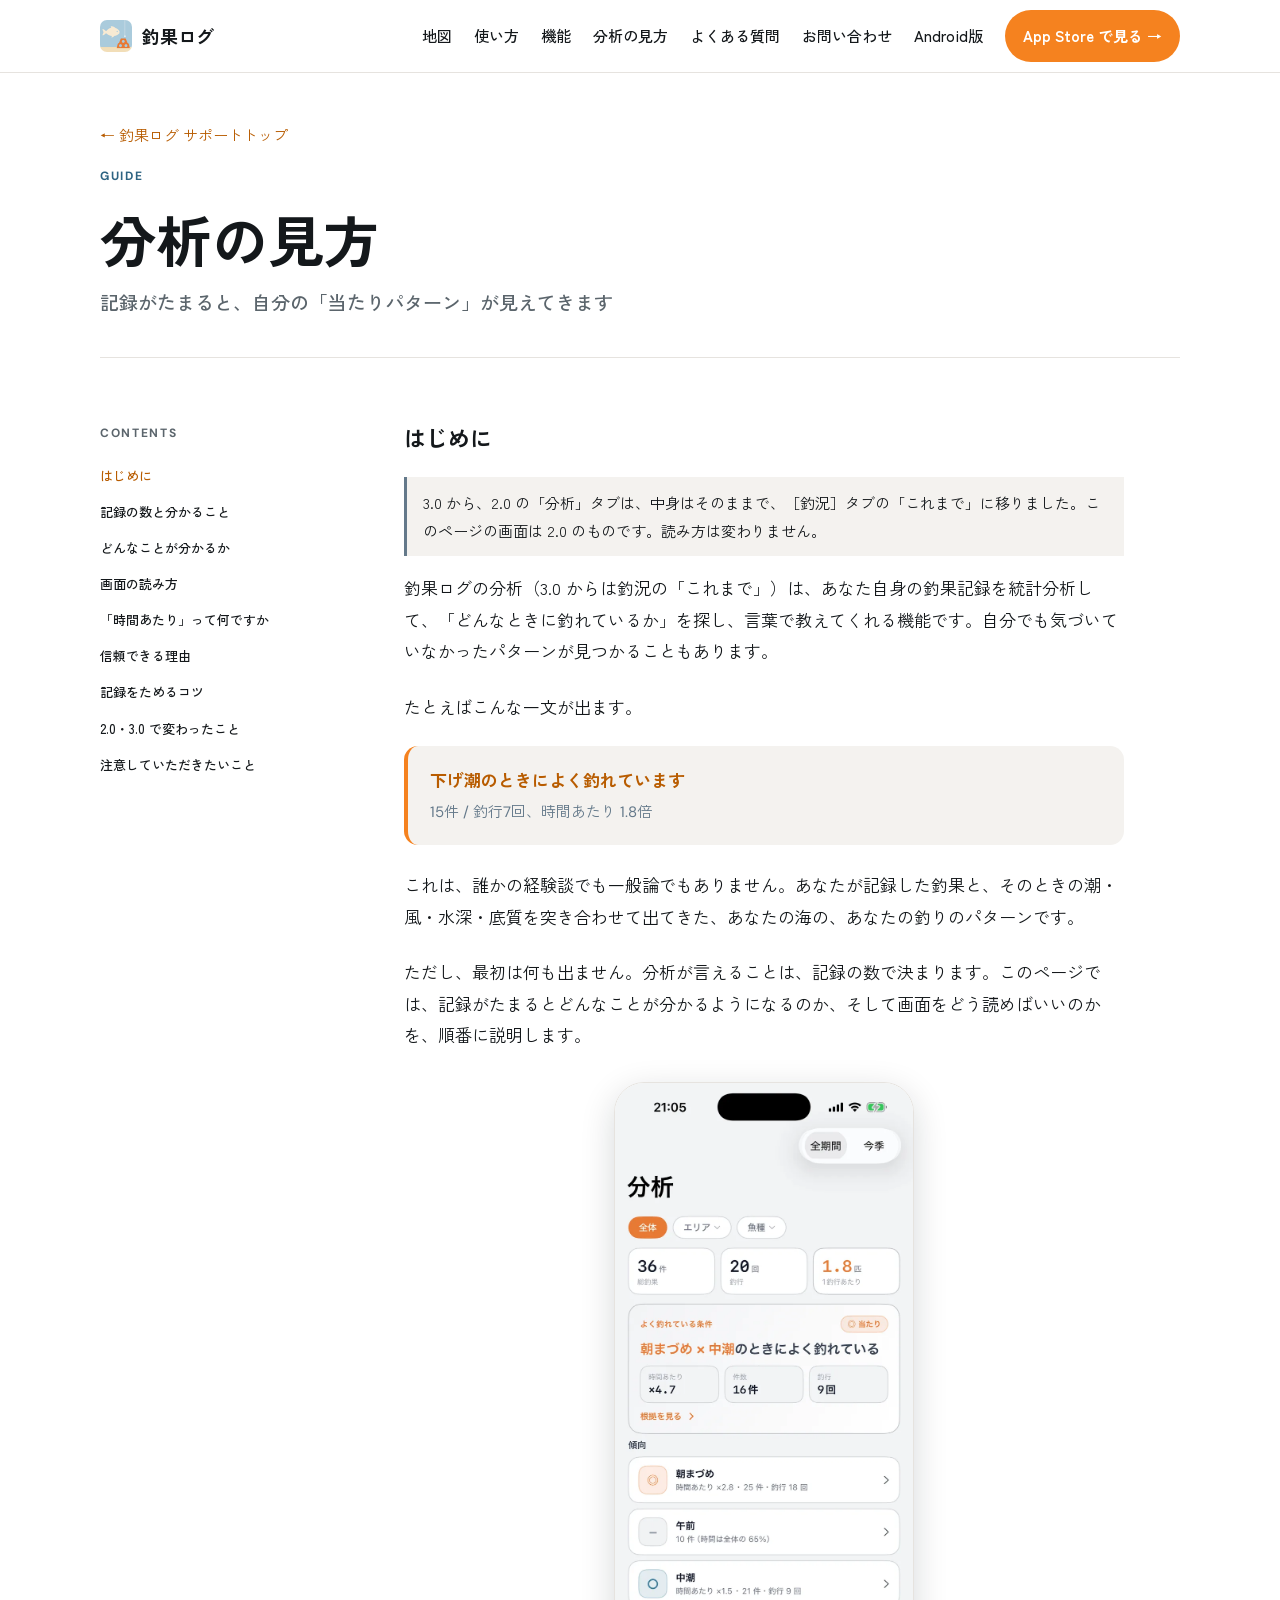
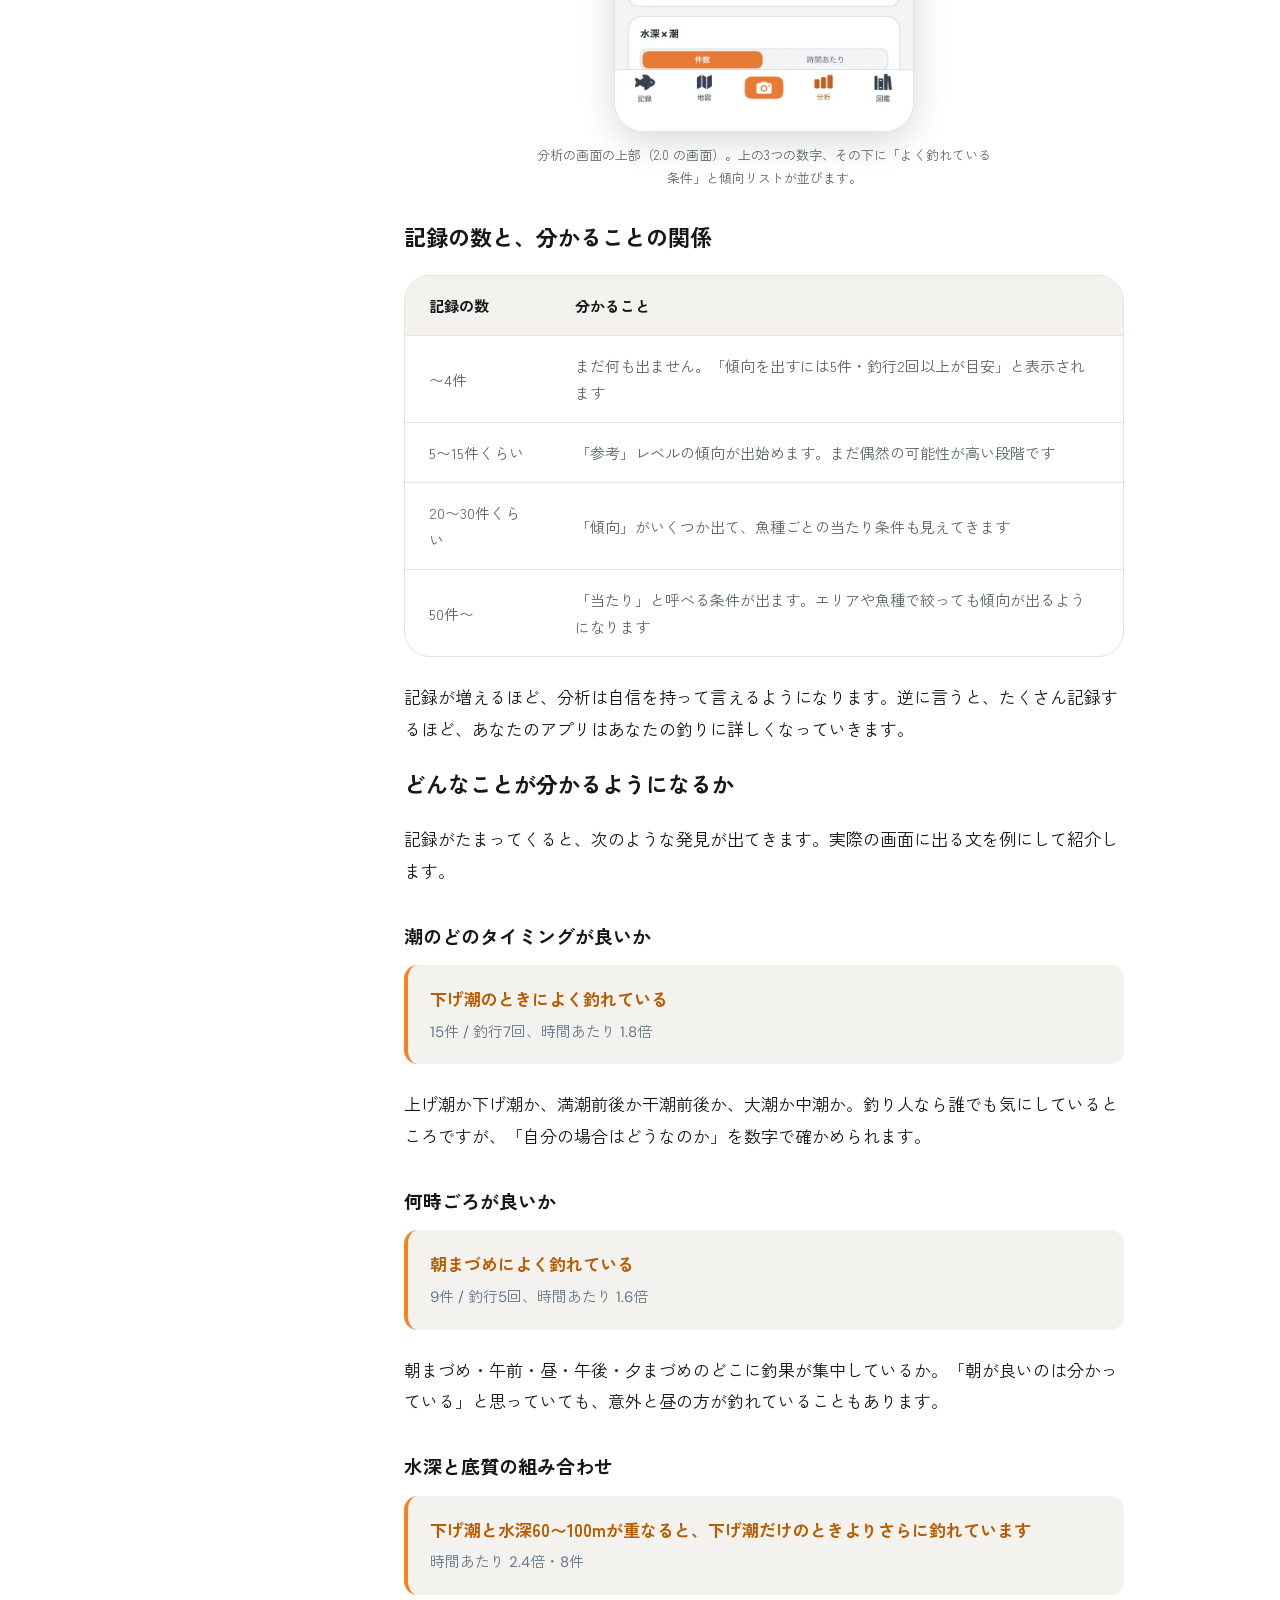
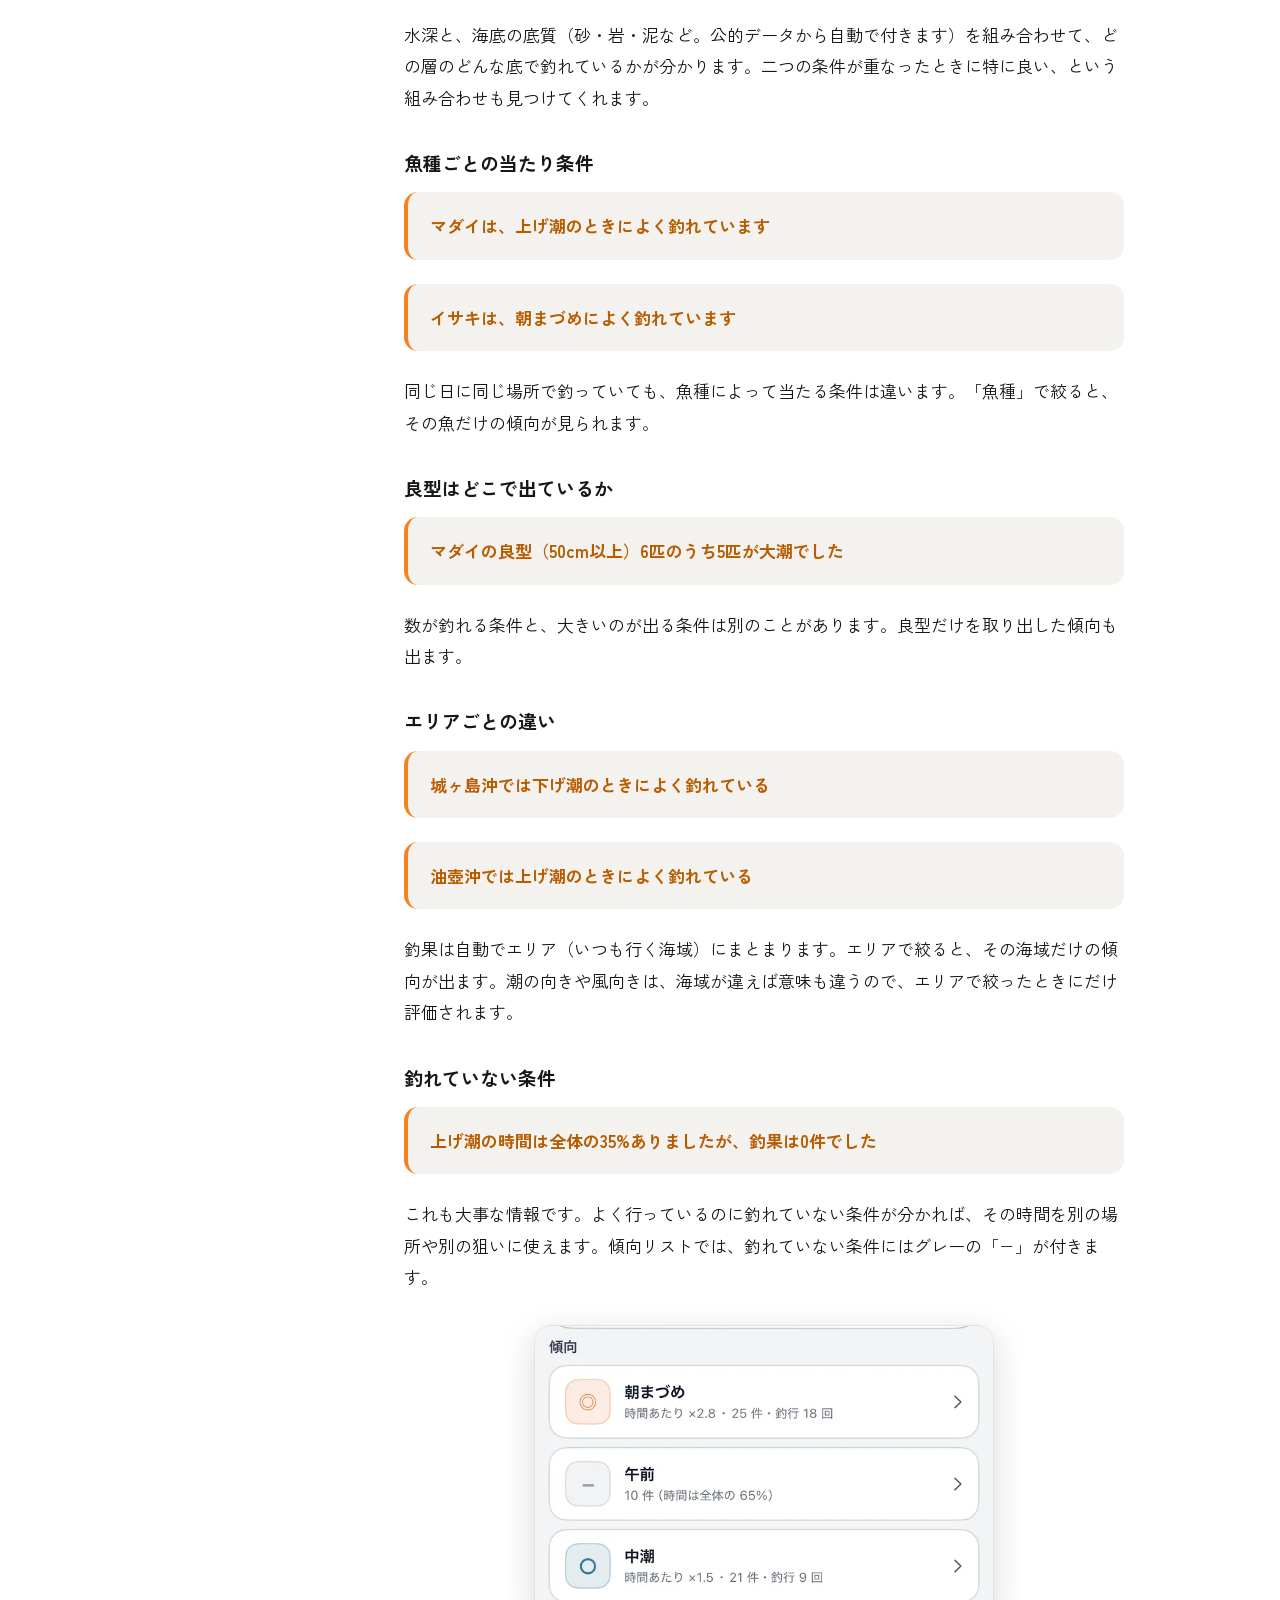
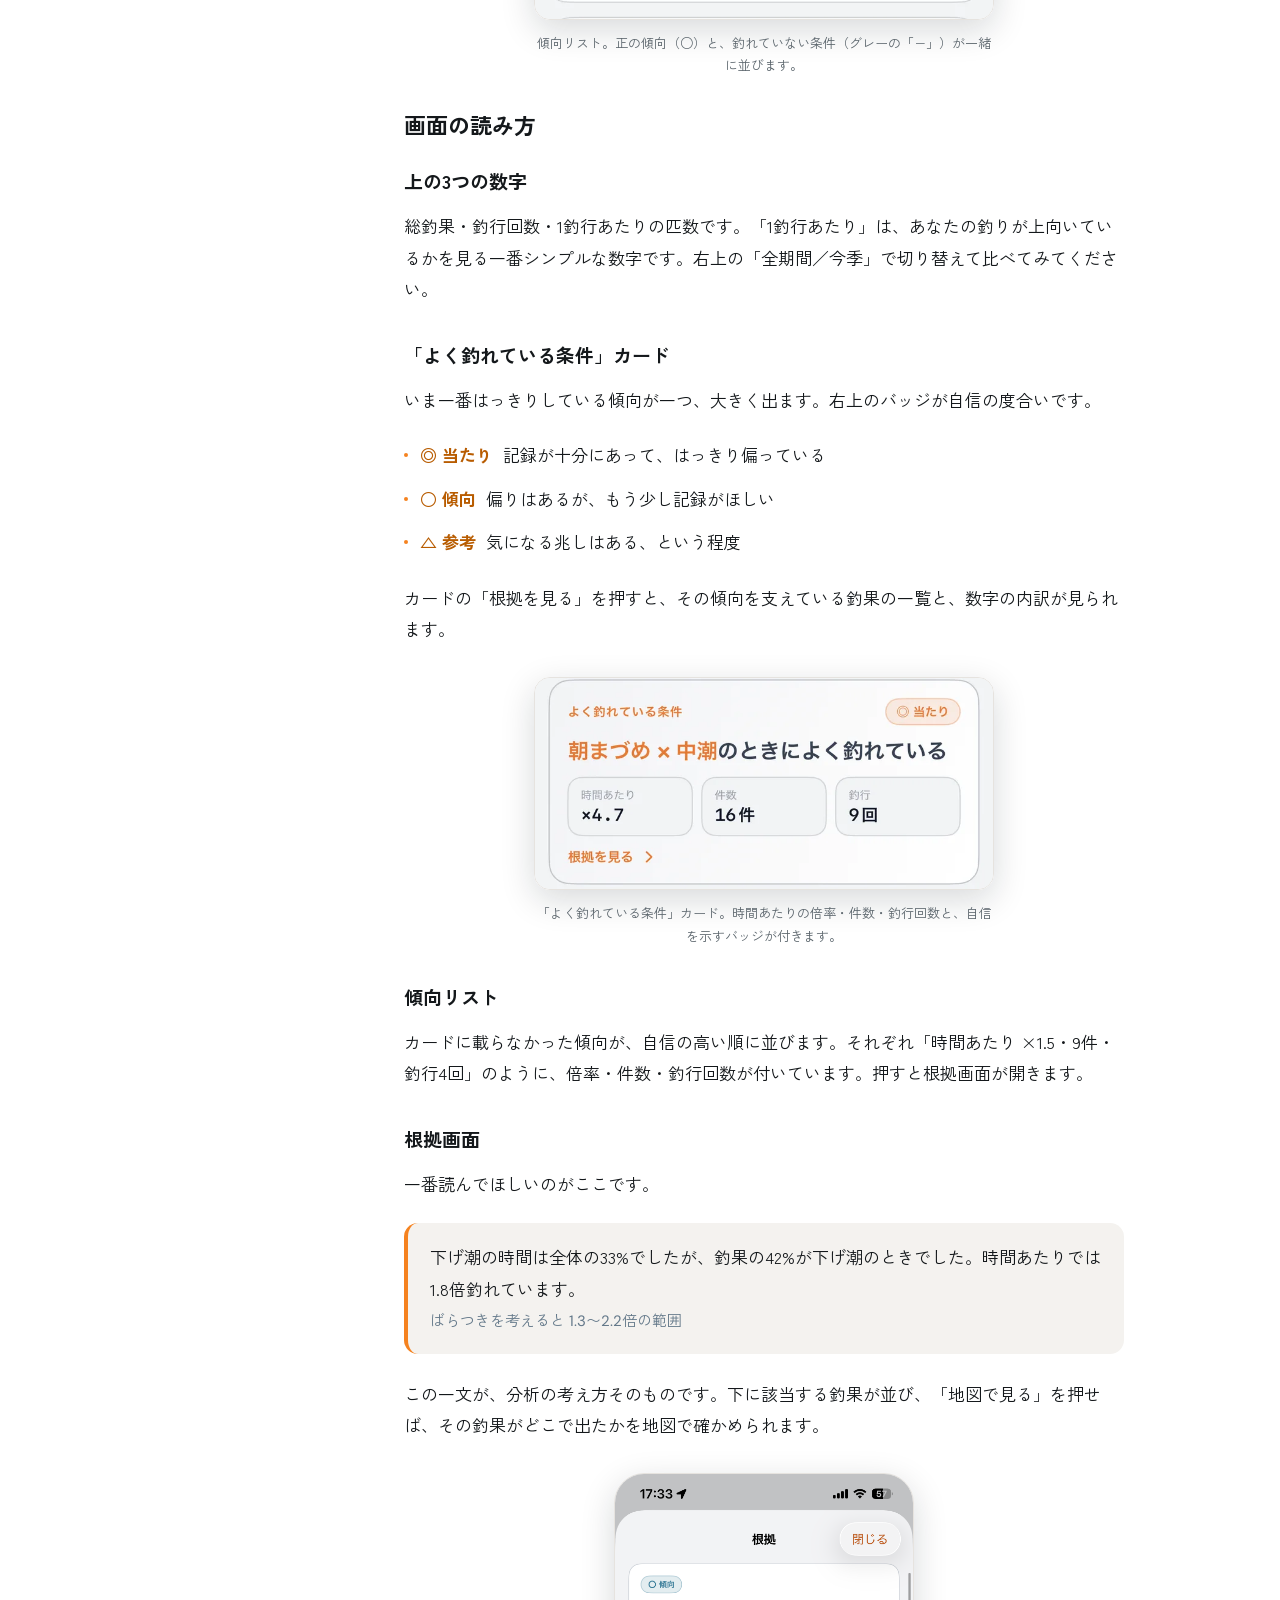
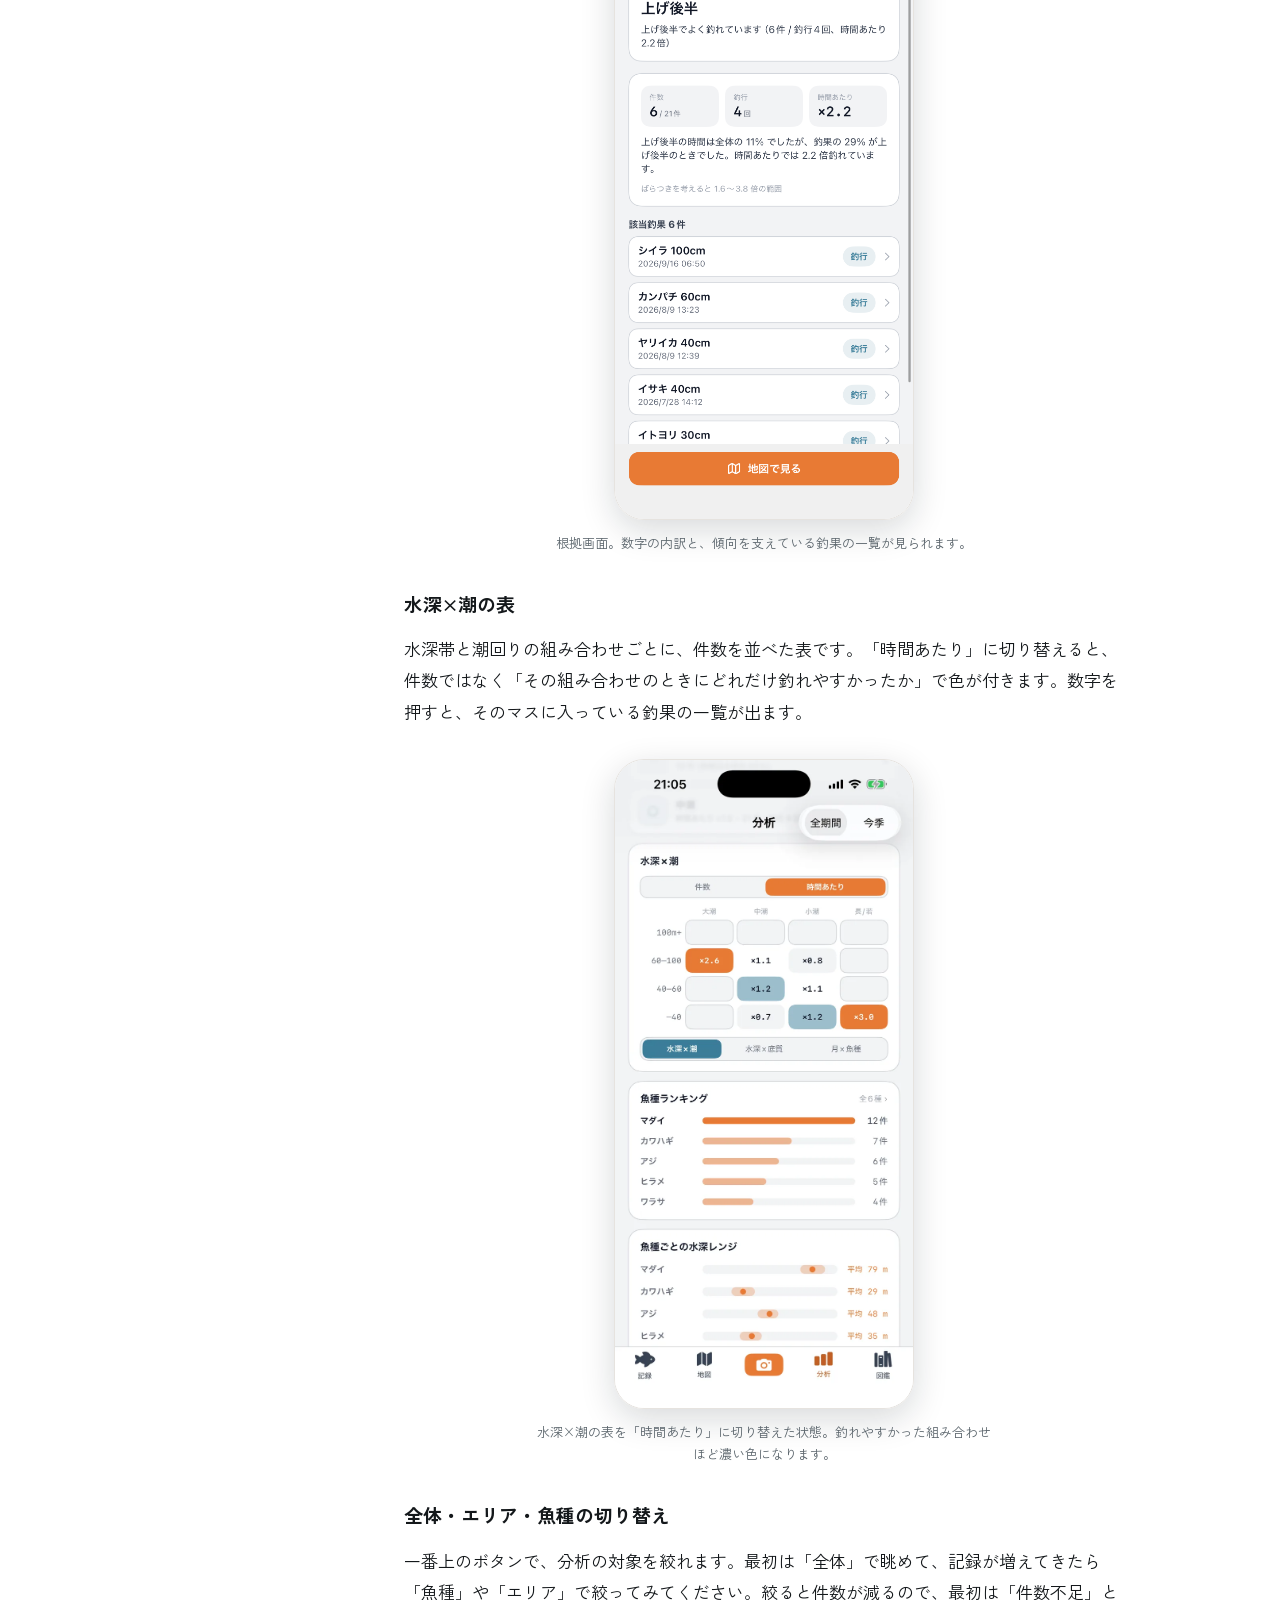
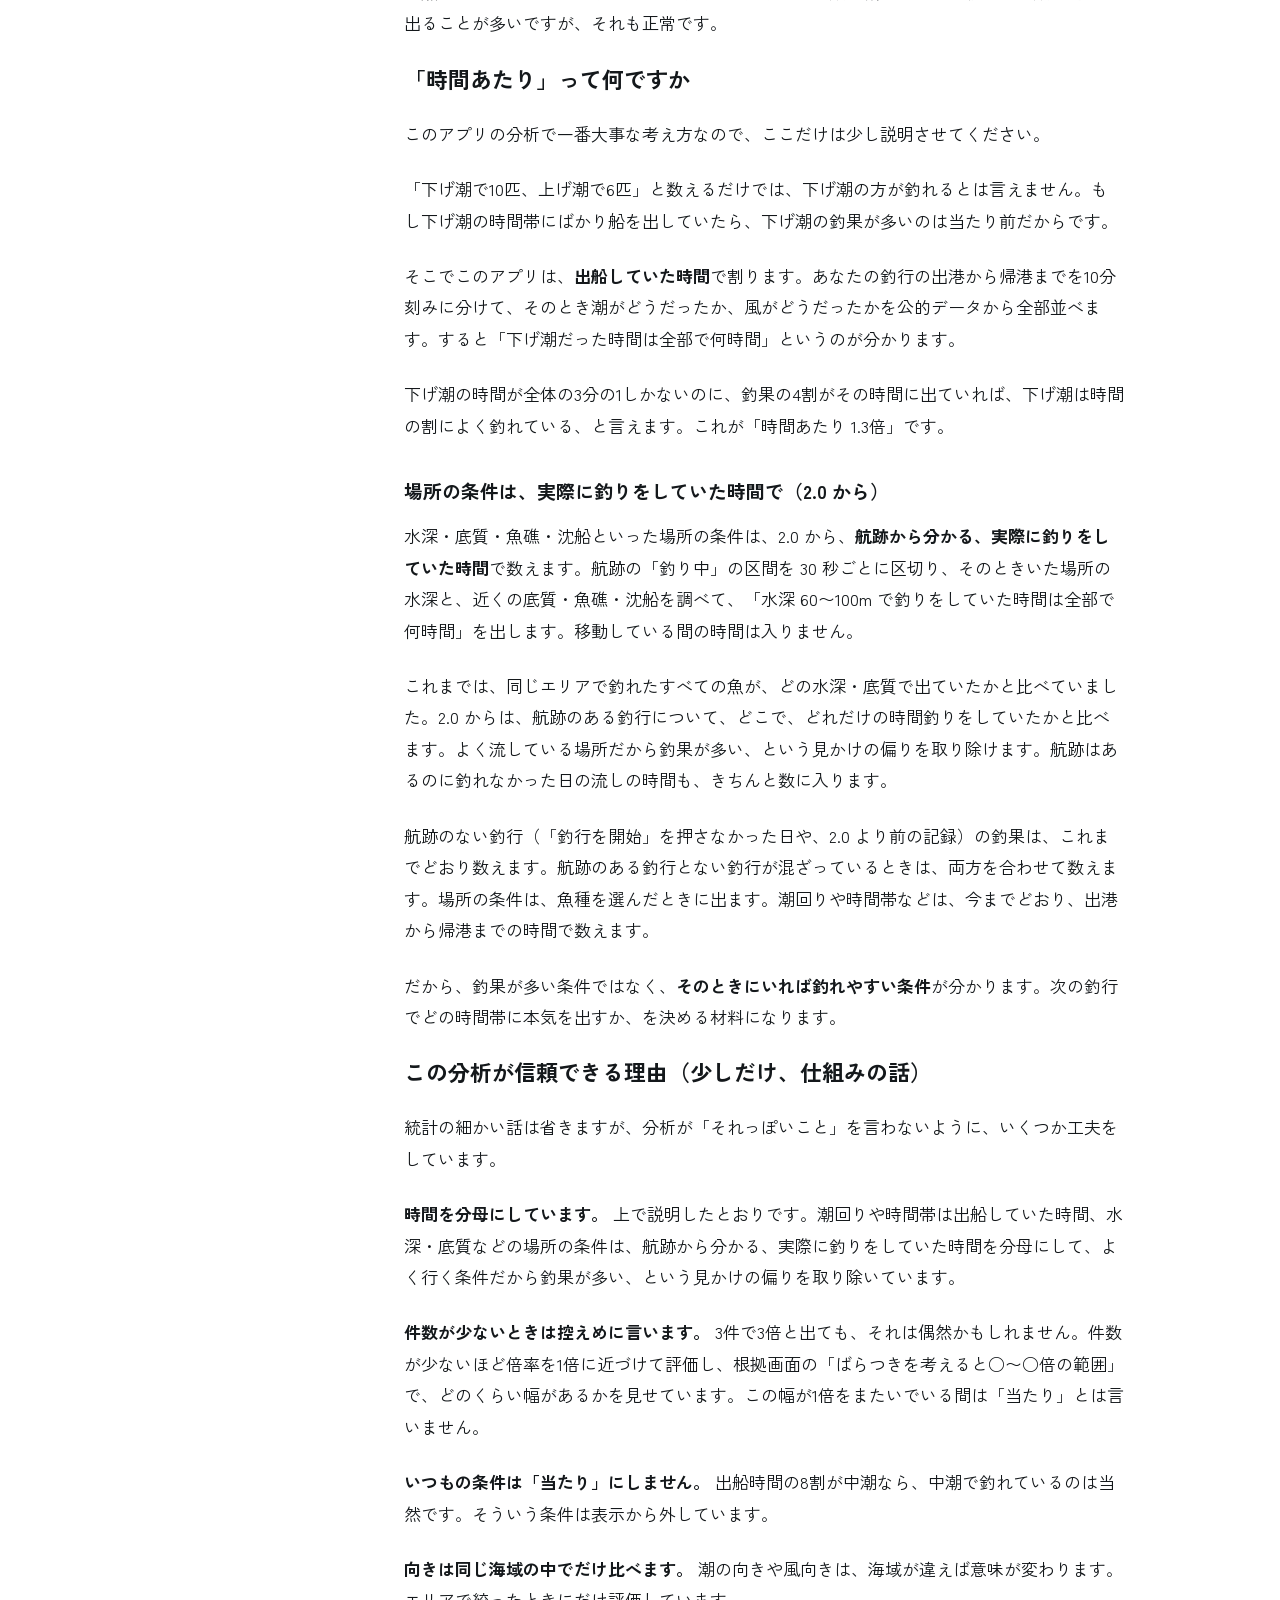
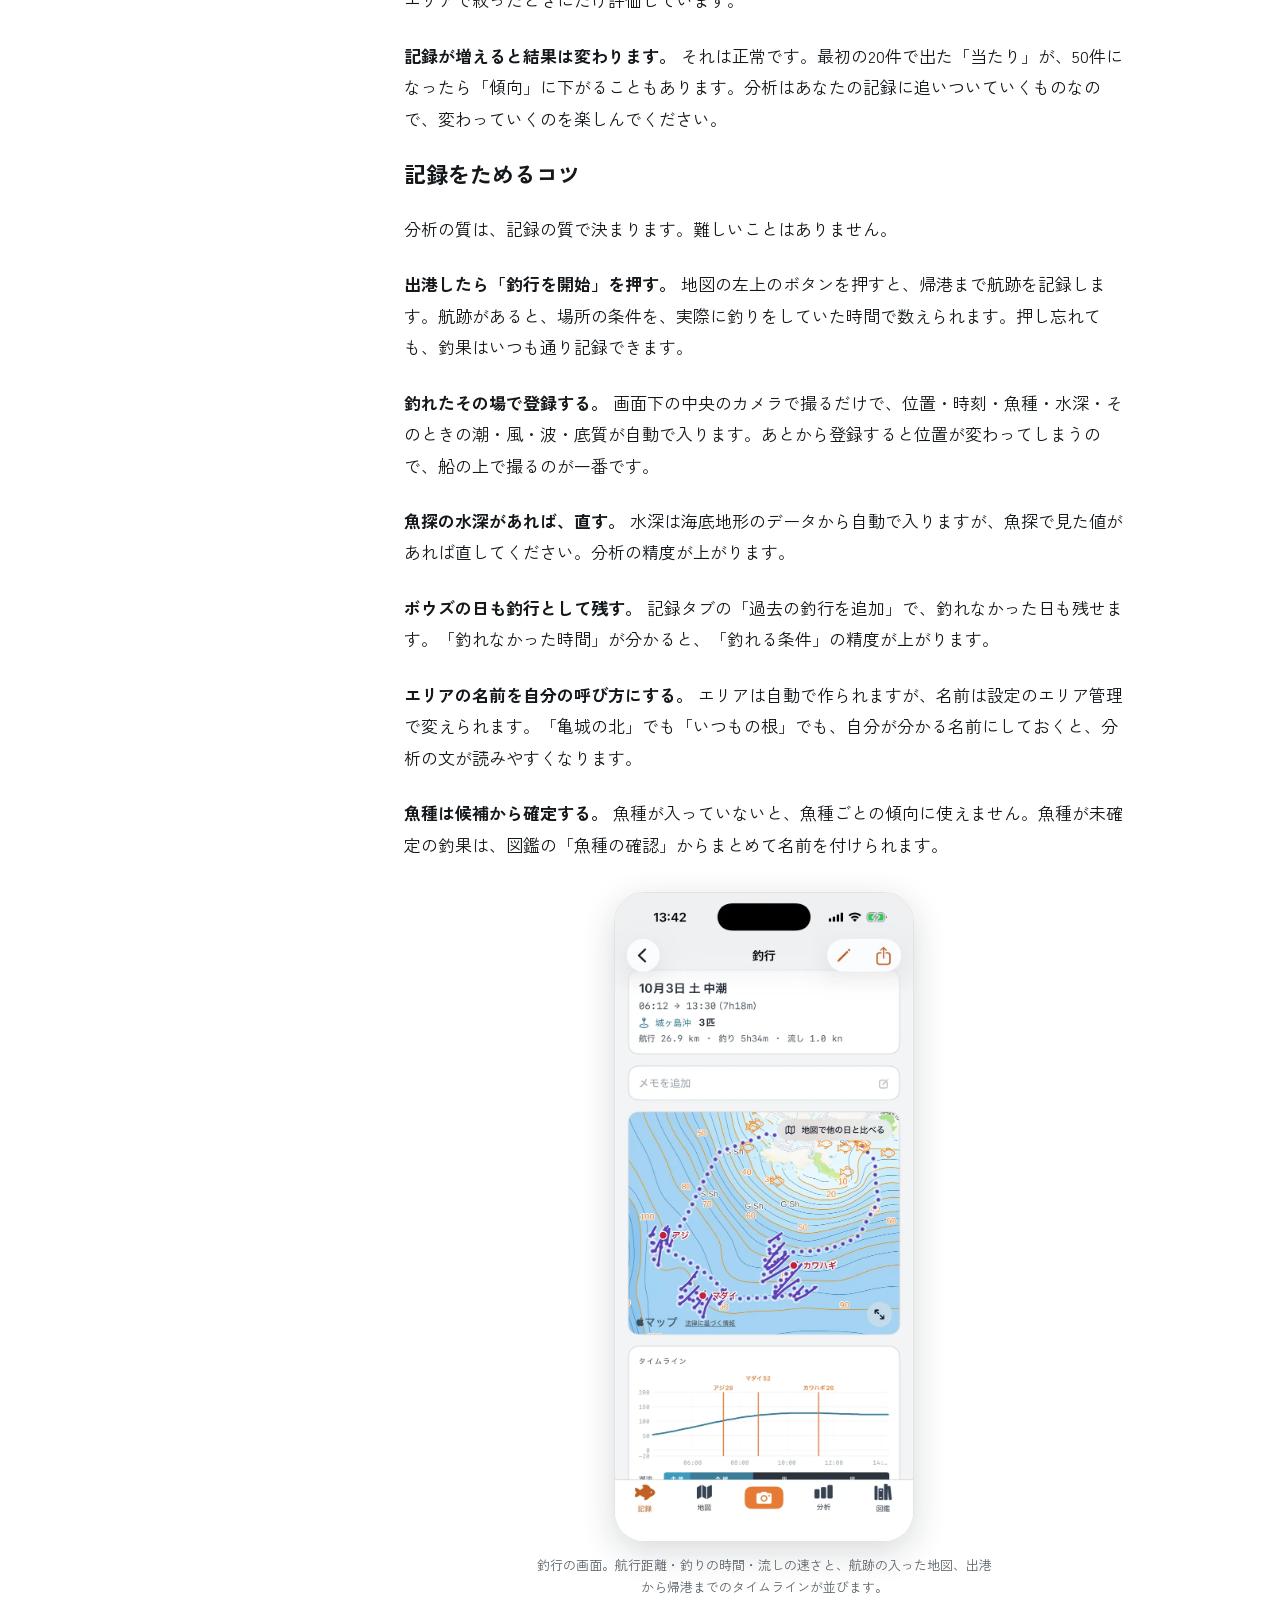
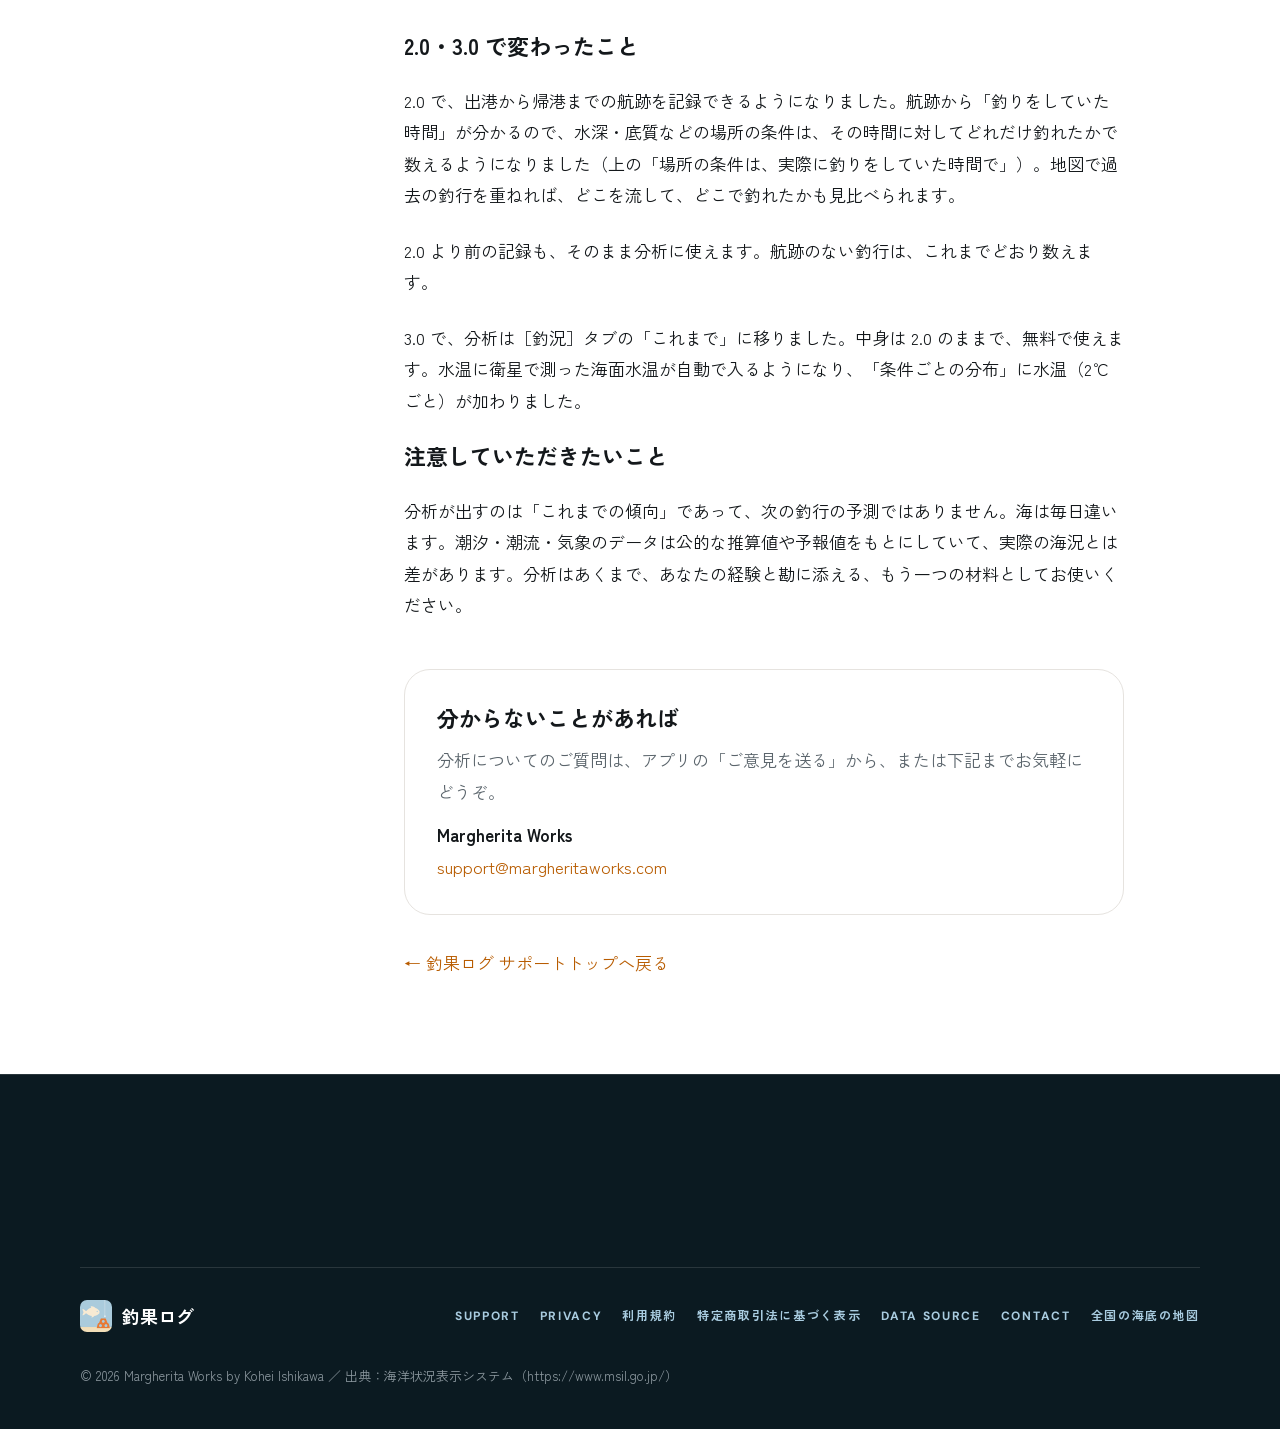
==== commit aa814280: "利用規約（/terms/）と特定商取引法に基づく表示（/tokushoho/）のページを作る。規約は FishingLog-Android の docs/3.0/terms-draft.md の本文を" ====
--- a/analysis/index.html
+++ b/analysis/index.html
@@ -26,7 +26,7 @@
   <link href="https://fonts.googleapis.com/css2?family=Zen+Kaku+Gothic+New:wght@400;500;700&family=DM+Sans:wght@400;500;700&display=swap" rel="stylesheet" />
 
   <!-- CSS -->
-  <link rel="stylesheet" href="/assets/css/site.css" />
+  <link rel="stylesheet" href="/assets/css/site.css?v=3.0.3" />
 
   <!-- 分析ページ専用の小さな追加スタイル（トークンはCSS変数のみ使用） -->
   <style>
@@ -138,7 +138,7 @@
       <a href="/#faq"      class="nav-link">よくある質問</a>
       <a href="/#contact"  class="nav-link">お問い合わせ</a>
       <a href="/android/?src=header" class="nav-link">Android版</a>
-      <a href="https://apps.apple.com/jp/app/id6808027589" class="btn-primary" aria-label="App Store でダウンロード">App Store で見る →</a>
+      <a href="https://apps.apple.com/jp/app/apple-store/id6808027589?pt=129156354&amp;ct=site&amp;mt=8" class="btn-primary" aria-label="App Store でダウンロード">App Store で見る →</a>
     </nav>
 
     <details class="nav-toggle" aria-label="ナビゲーションを開く">
@@ -151,7 +151,7 @@
         <a href="/#faq"      class="nav-link">よくある質問</a>
         <a href="/#contact"  class="nav-link">お問い合わせ</a>
         <a href="/android/?src=header" class="nav-link">Android版</a>
-        <a href="https://apps.apple.com/jp/app/id6808027589" class="btn-primary">App Store で見る →</a>
+        <a href="https://apps.apple.com/jp/app/apple-store/id6808027589?pt=129156354&amp;ct=site&amp;mt=8" class="btn-primary">App Store で見る →</a>
       </nav>
     </details>
   </div>
@@ -399,6 +399,8 @@
       <nav class="site-footer__links" aria-label="フッターナビゲーション">
         <a href="/">SUPPORT</a>
         <a href="/privacy/">PRIVACY</a>
+        <a href="/terms/">利用規約</a>
+        <a href="/tokushoho/">特定商取引法に基づく表示</a>
         <a href="/#data-sources">DATA SOURCE</a>
         <a href="/#contact">CONTACT</a>
         <a href="https://map.margheritaworks.com/" target="_blank" rel="noopener">全国の海底の地図</a>
--- a/assets/css/site.css
+++ b/assets/css/site.css
@@ -1024,6 +1024,35 @@
   outline: 2px solid var(--color-deep-orange);
   outline-offset: 2px;
 }
+
+/* 3 問目（次の海域）：地方ごとのまとまりと、折り返しの並び */
+.poll-area-group {
+  margin: 8px 0 -2px;
+  font-size: var(--text-body-sm);
+  font-weight: 700;
+  color: var(--color-ink-muted);
+}
+.poll-area-grid {
+  display: grid;
+  grid-template-columns: repeat(2, minmax(0, 1fr));
+  gap: 8px;
+}
+@media (min-width: 640px) {
+  .poll-area-grid { grid-template-columns: repeat(3, minmax(0, 1fr)); }
+}
+.poll-option--area {
+  padding: 12px 10px 12px 14px;
+  gap: 6px;
+  font-size: var(--text-body-sm);
+  line-height: 1.35;
+}
+.poll-buttons-vertical > .poll-option[value="other"] { margin-top: 8px; }
+.area-other { margin-top: 16px; }
+.area-other[hidden], .area-other [hidden] { display: none; }
+.area-other__row { display: flex; gap: 8px; margin-top: 6px; }
+.area-other__row .fb-input { flex: 1; min-width: 0; }
+.area-other__row .btn-primary { flex-shrink: 0; }
+.area-other__done { margin: 12px 0 0; font-size: var(--text-body-sm); color: var(--color-ink); font-weight: 700; }
 
 /* ─── MARK: フィードバックフォーム ────────────────────── */
 .feedback-card {
@@ -1131,6 +1160,8 @@
 #thanks-point-market:target { display: block; }
 #thanks-seabed-chart { display: none; }
 #thanks-seabed-chart:target { display: block; }
+#thanks-chokyo-area { display: none; }
+#thanks-chokyo-area:target { display: block; }
 
 /* ─── MARK: 背景写真（Section F・フッター） ─────────── */
 .section--photo-f {
@@ -2010,3 +2041,253 @@
   .changes { grid-template-columns: 1fr; gap: 16px; }
   .changes__col { padding: 24px; }
 }
+
+/* ─── MARK: 3.0 上の方を絵で見せる（2026-11 の直し） ─── */
+/* ヒーロー：スマートフォンの幅だけ、記録した直後の画面を 1 枚。上の部分だけ見せて、下はぼかして切る */
+.hero__shot { display: none; }
+.hero__fine { margin: -16px 0 0; }
+@media (max-width: 767px) {
+  .hero { padding-top: 20px; gap: 12px; }
+  .hero__headline { font-size: 34px; }
+  .hero__sub--lead { font-size: 16px; color: var(--color-ink); }
+  .hero__shot {
+    display: block;
+    width: 216px;
+    height: 34vh;
+    min-height: 220px;
+    max-height: 330px;
+    overflow: hidden;
+    margin: 4px 0 0;
+    -webkit-mask-image: linear-gradient(#000 80%, transparent);
+            mask-image: linear-gradient(#000 80%, transparent);
+  }
+  .hero__shot .phone-mockup { border-radius: 36px 36px 0 0; padding: 7px 7px 0; }
+  .hero__shot .phone-mockup__screen { border-radius: 30px 30px 0 0; }
+  .hero .hero-cta { flex-direction: row; align-items: center; gap: 10px; flex-wrap: nowrap; }
+  .hero .appstore-badge { height: 44px; }
+  .hero .gp-badge img { width: 150px; }
+  .hero .hero-cta .btn-primary { padding: 10px 14px; font-size: 14px; }
+  .hero__fine { margin: 0; font-size: 13px; }
+}
+
+/* 3.0 の帯（細い 1 行） */
+.band-30 {
+  background: var(--color-ocean-deep);
+  color: var(--color-paper);
+  text-align: center;
+  padding: 14px 20px;
+  margin-top: 56px;
+}
+.band-30 p { margin: 0; font-size: var(--text-body-sm); font-weight: 700; line-height: 1.6; }
+
+/* 節の札（文の上に 1 つだけ置く） */
+.split__text > .tag { margin-left: 0; align-self: flex-start; }
+.section-link { margin: 0; font-weight: 700; }
+
+/* 3 つの流れ（番号と短い言葉。PC は横、スマートフォンは縦） */
+.flow {
+  list-style: none;
+  margin: 40px auto 0;
+  padding: 0;
+  display: flex;
+  justify-content: center;
+  gap: 16px;
+  max-width: var(--content-max);
+}
+.flow li {
+  flex: 1 1 0;
+  display: flex;
+  align-items: center;
+  gap: 12px;
+  background: var(--color-paper);
+  border-radius: 999px;
+  padding: 12px 20px;
+  font-weight: 700;
+  line-height: 1.4;
+}
+.section:not(.section--sand) .flow li { background: var(--color-sand); }
+.flow__n {
+  flex-shrink: 0;
+  width: 30px; height: 30px;
+  border-radius: 50%;
+  background: var(--color-fish-orange);
+  color: #ffffff;
+  font: 700 15px / 30px var(--font-num);
+  text-align: center;
+}
+@media (max-width: 767px) {
+  .flow { flex-direction: column; gap: 10px; }
+}
+
+/* 振り返りの 4 つの日（2×2 のタイル） */
+.kinds {
+  list-style: none;
+  margin: 8px 0 0;
+  padding: 0;
+  display: grid;
+  grid-template-columns: 1fr 1fr;
+  gap: 10px;
+  max-width: 420px;
+}
+.kinds li {
+  background: var(--color-ocean-deep);
+  color: var(--color-fish-orange);
+  border-radius: 16px;
+  padding: 16px 12px;
+  text-align: center;
+  font-weight: 700;
+  font-size: var(--text-body);
+}
+
+/* 動画と静止画を並べる */
+.media-pair { display: flex; gap: 20px; align-items: center; justify-content: center; }
+.media-pair .loop-video video { height: 60vh; max-height: 620px; }
+.media-pair__shot { width: 240px; flex-shrink: 0; }
+.media-pair__shot img { width: 100%; height: auto; display: block; border-radius: 28px; box-shadow: 0 10px 30px rgba(11, 26, 33, .16); }
+@media (max-width: 767px) {
+  .media-pair { gap: 10px; }
+  .media-pair .loop-video video { width: 44vw; height: auto; }
+  .media-pair__shot { width: 44vw; }
+}
+
+/* 押すと開くまとまり（購入の前に・取り込みの手順） */
+details.terms-box > summary,
+details.more > summary {
+  cursor: pointer;
+  font-weight: 700;
+  list-style: none;
+  display: flex;
+  justify-content: space-between;
+  align-items: center;
+  gap: 12px;
+}
+details.terms-box > summary::-webkit-details-marker,
+details.more > summary::-webkit-details-marker { display: none; }
+details.terms-box > summary::after,
+details.more > summary::after { content: '＋'; color: var(--color-deep-orange); }
+details.terms-box[open] > summary::after,
+details.more[open] > summary::after { content: '−'; }
+details.terms-box[open] > summary { margin-bottom: 12px; }
+details.terms-box .plus-words { margin: 0 0 16px; }
+details.more { border: 1px solid var(--color-hairline); border-radius: var(--radius); padding: 18px 24px; }
+details.more[open] > summary { margin-bottom: 8px; }
+@media (min-width: 900px) { .mini-grid--5 { grid-template-columns: repeat(5, 1fr); } }
+/* たまるほど：12 枚を 6 枚 × 2 段に */
+.mini-grid--many { align-items: start; row-gap: 24px; }
+.plan-table thead th { white-space: nowrap; }
+
+/* ヒーロー（スマートフォンの幅）：3 枚を扇形に。上の部分だけ見せて、下はぼかして切る */
+@media (max-width: 767px) {
+  .hero__shot {
+    width: 100%;
+    max-width: 360px;
+    display: flex;
+    justify-content: center;
+    align-items: flex-start;
+    padding-top: 10px;
+  }
+  .hero__shot .phone-mockup { flex-shrink: 0; }
+  .hero__shot-center { width: 160px; position: relative; z-index: 2; }
+  .hero__shot-side { width: 128px; margin-top: 22px; }
+  .hero__shot-left { margin-right: -26px; transform: rotate(-5deg); }
+  .hero__shot-right { margin-left: -26px; transform: rotate(5deg); }
+  .hero__shot .phone-mockup { padding: 5px 5px 0; border-radius: 26px 26px 0 0; }
+  .hero__shot .phone-mockup__screen { border-radius: 22px 22px 0 0; }
+}
+@media (max-width: 767px) {
+  .hero__shot-center { width: 150px; }
+  .hero__shot-side { width: 116px; }
+  .hero__shot-left { margin-right: -30px; }
+  .hero__shot-right { margin-left: -30px; }
+}
+
+/* 撮るだけの 1・2・3（押すと説明が開く） */
+.flow--open { align-items: flex-start; }
+.flow--open li { padding: 0; display: block; border-radius: 24px; }
+.flow__item > summary {
+  list-style: none;
+  cursor: pointer;
+  display: flex;
+  align-items: center;
+  gap: 12px;
+  padding: 12px 20px;
+}
+.flow__item > summary::-webkit-details-marker { display: none; }
+.flow__item > summary::after { content: '＋'; margin-left: auto; color: var(--color-deep-orange); font-weight: 700; }
+.flow__item[open] > summary::after { content: '−'; }
+.flow__body {
+  margin: 0;
+  padding: 0 20px 16px 62px;
+  font-weight: 400;
+  font-size: var(--text-body-sm);
+  line-height: 1.8;
+  color: var(--color-ink-muted);
+}
+@media (max-width: 767px) {
+  .flow__body { padding-left: 20px; }
+}
+
+/* 取り込みの 1・2・3（中に手順と画面が入るので、どの幅でも縦に並べる） */
+.flow--stack { flex-direction: column; max-width: var(--col-max); gap: 10px; }
+.flow__body--steps { padding: 0 20px 20px; color: var(--color-ink); }
+.flow__body--steps .import-steps { margin-top: 8px; gap: 24px; }
+
+/* 更新履歴の表 */
+.changelog-table th[scope="row"] { white-space: nowrap; width: 9em; font-weight: 700; color: var(--color-ink); }
+.changelog__date { font-weight: 400; font-size: var(--text-caption); color: var(--color-ink-muted); }
+.changelog-table td { font-size: var(--text-body-sm); line-height: 1.8; }
+
+/* 取り込みの 1・2・3 の中の手順は、外側の .flow の形を受け継がない */
+.flow .import-steps > li {
+  display: grid;
+  grid-template-columns: 1fr 180px;
+  gap: 24px;
+  align-items: start;
+  flex: none;
+  background: none;
+  padding: 0;
+  border-radius: 0;
+  font-weight: 400;
+}
+.flow .import-steps > li.no-shot { grid-template-columns: 1fr; }
+@media (max-width: 640px) {
+  .flow .import-steps > li { grid-template-columns: 1fr 110px; gap: 12px; }
+}
+@media (max-width: 640px) {
+  .changelog-table th[scope="row"] { width: auto; white-space: normal; padding-right: 8px; }
+  .changelog-table th, .changelog-table td { padding: 12px 10px; }
+}
+.flow--stack { align-items: stretch; }
+
+/* 取り込みの 1・2・3 の中の手順には番号を出さない（外の 1・2・3 と見分けがつかなくなるため）。
+   丸い数字の代わりに、左に細い線を引いて、ひとつの手順のまとまりに見せる */
+.flow .import-steps h4 { display: block; }
+.flow .import-steps h4::before { content: none; }
+.flow .import-steps > li > div:first-child { border-left: 3px solid var(--color-fish-orange); padding-left: 12px; }
+.flow .import-steps p { margin-left: 0; }
+
+/* 取り込みの 1・2・3 の中の手順：外の 1・2・3（オレンジの丸）と色を分ける。
+   白い札に、青い線で見せる */
+.flow .import-steps > li,
+.section:not(.section--sand) .flow .import-steps > li {
+  background: #ffffff;
+  border-radius: 14px;
+  padding: 14px 14px 14px 0;
+}
+.flow .import-steps > li > div:first-child { border-left-color: var(--color-depth-blue-ink); }
+.flow .import-steps h4 { color: var(--color-depth-blue-ink); }
+
+/* App Store と Google Play のバッジの高さをそろえる。
+   App Store のバッジ（Apple の SVG。108.85:40）は、形・色・比率を変えずに高さだけを決める。
+   Google Play のバッジ（646×250 の PNG）は、上下に透明の余白（各 29px）があり、見えている部分は高さ 192。
+   見えている高さを App Store と同じにするため、PNG の幅 = 高さ × 646 / 192 にする。
+   バッジの間は、Apple の決まりの余白（バッジの高さの 1/4 以上）を取る */
+.hero-cta, .cta-buttons { --badge-h: 52px; align-items: center; column-gap: 24px; }
+.hero-cta .appstore-badge, .cta-buttons .appstore-badge { height: var(--badge-h); width: auto; display: block; }
+.hero-cta .gp-badge img, .cta-buttons .gp-badge img { width: calc(var(--badge-h) * 646 / 192); height: auto; }
+.hero-cta a, .cta-buttons > a { line-height: 0; }
+@media (max-width: 767px) {
+  .hero .hero-cta { --badge-h: 44px; column-gap: 14px; }
+  .hero .hero-cta .appstore-badge { height: var(--badge-h); }
+  .hero .hero-cta .gp-badge img { width: calc(var(--badge-h) * 646 / 192); }
+}
